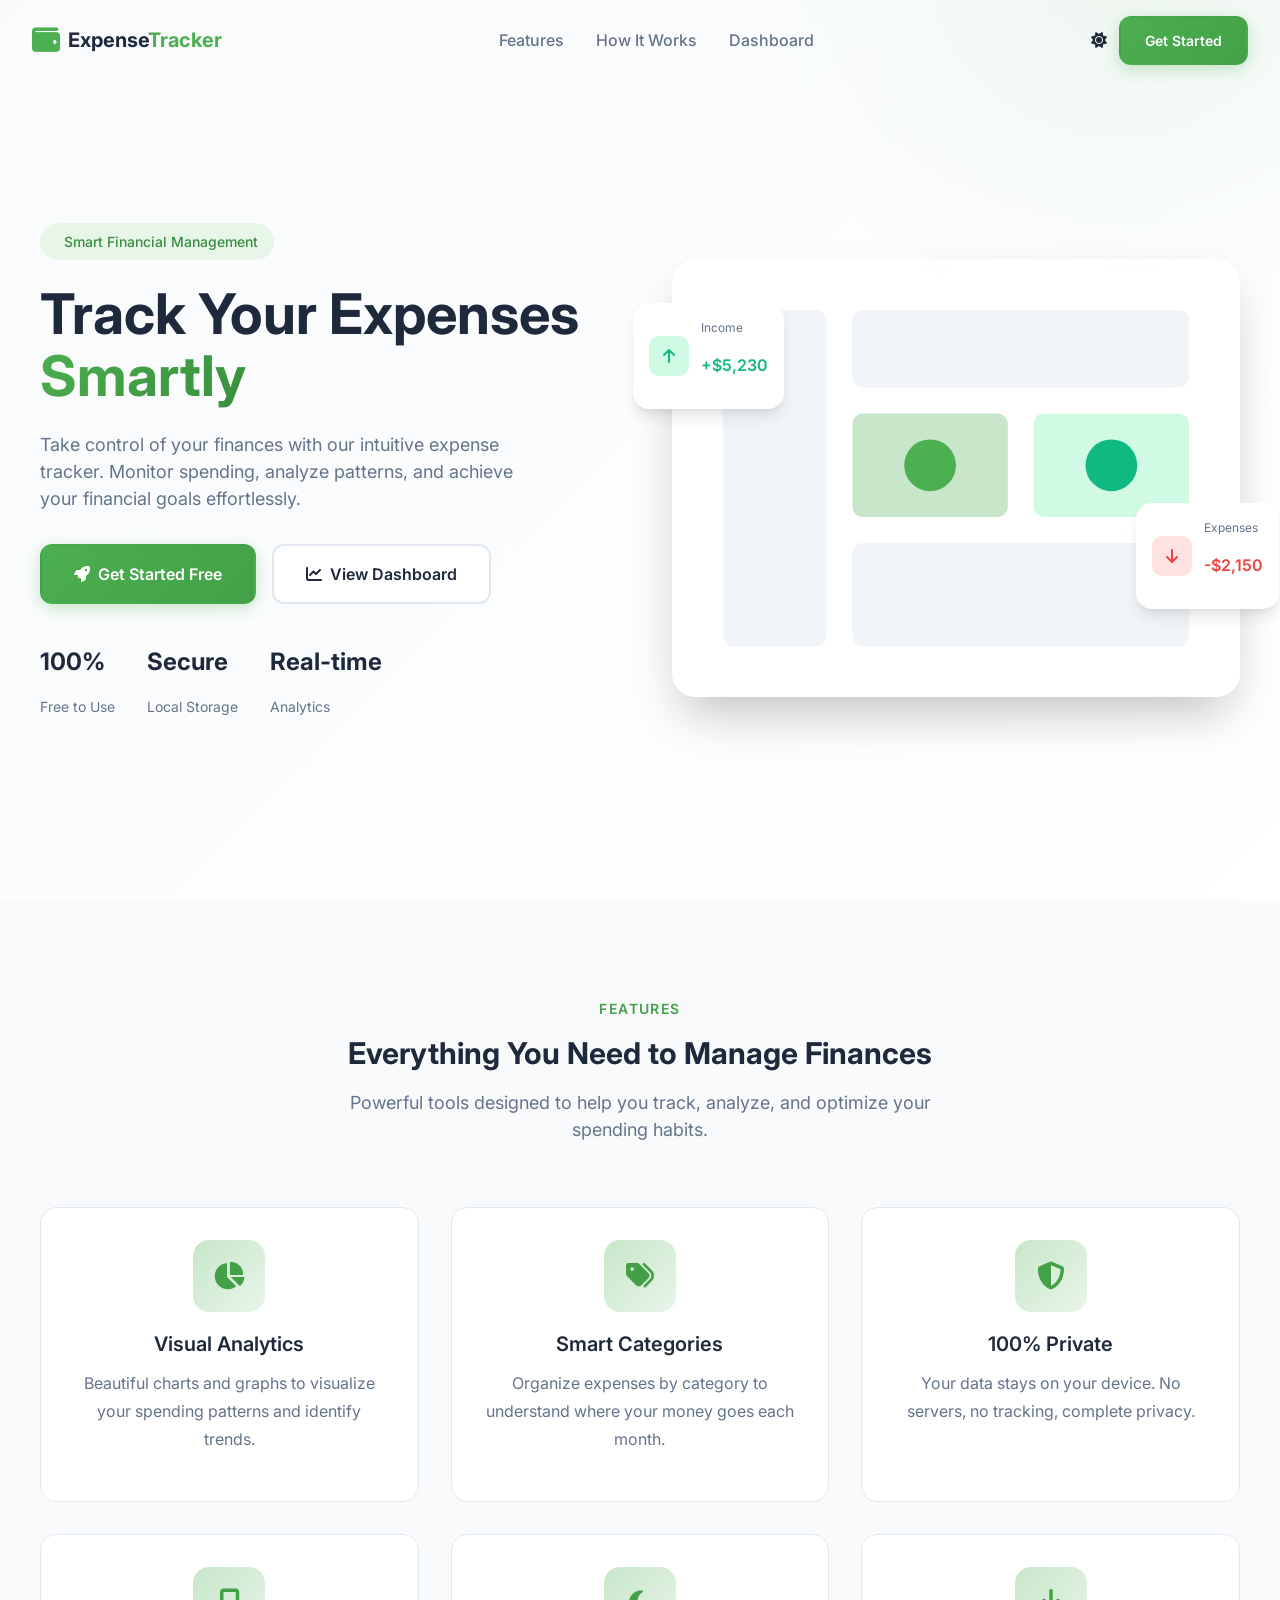
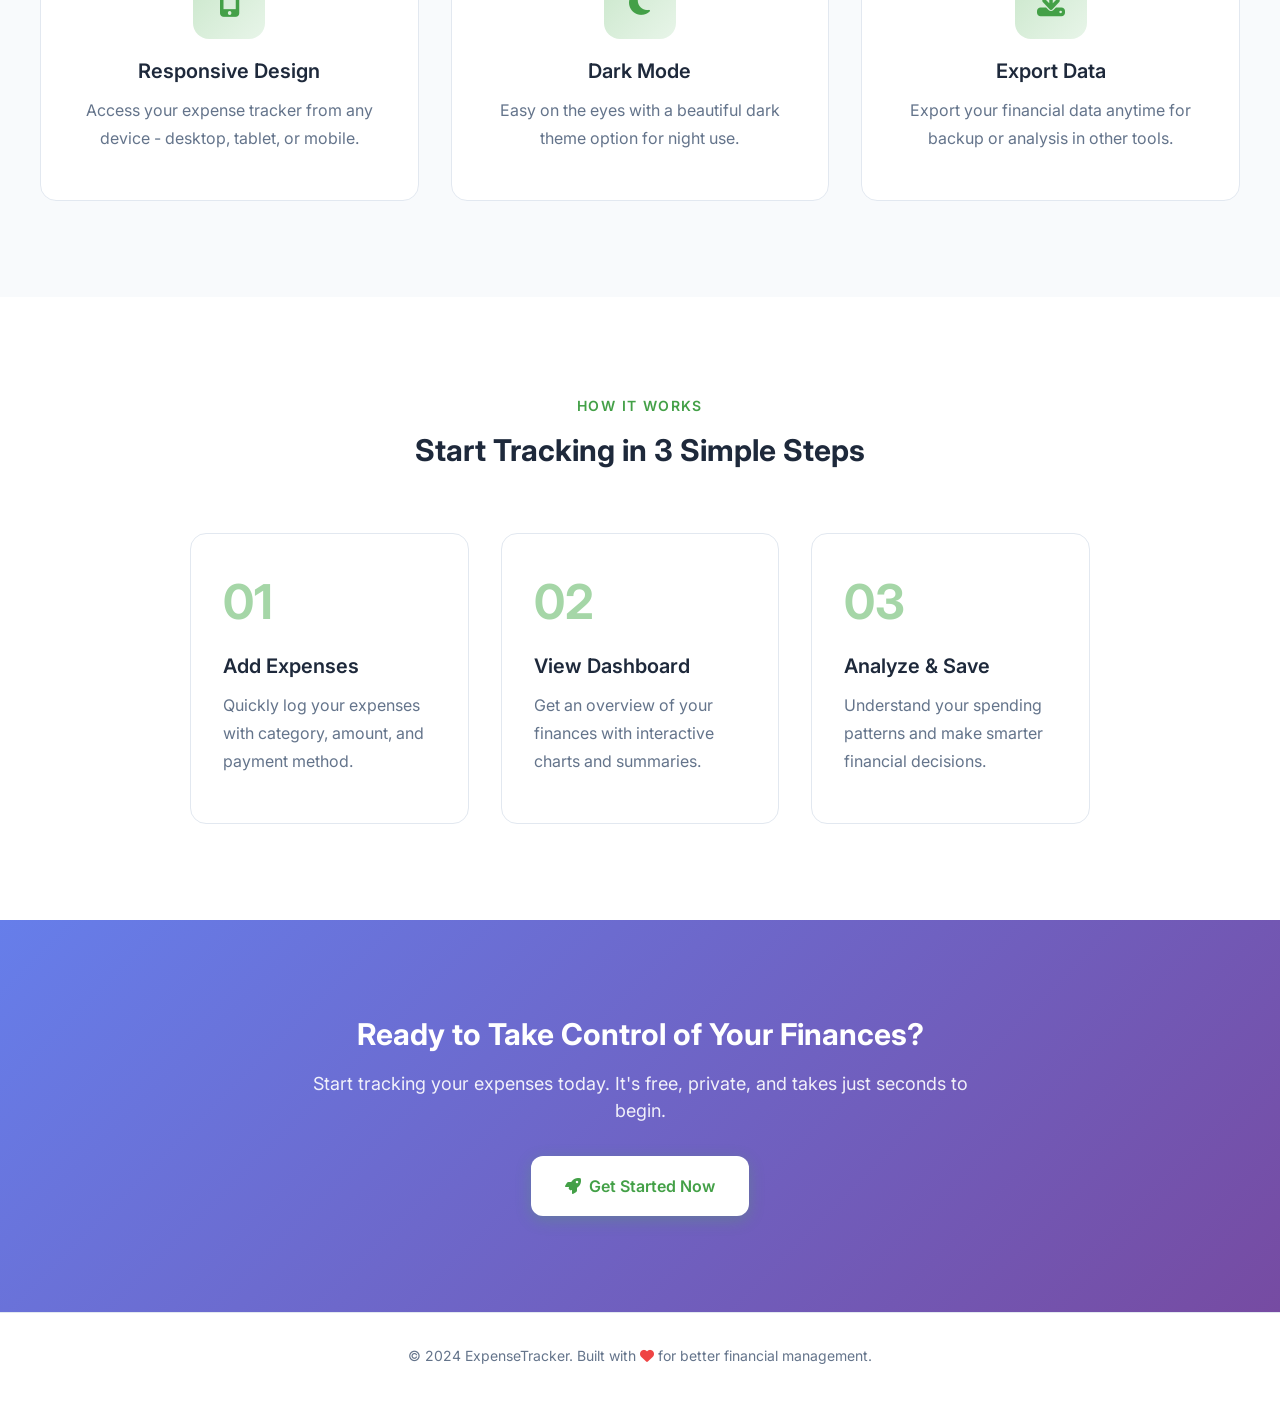
==== index.html @ 76d2fad9 "First commit of expense tracker" ====
<!DOCTYPE html>
<html lang="en" data-theme="light">

<head>
    <meta charset="UTF-8">
    <meta name="viewport" content="width=device-width, initial-scale=1.0">
    <meta name="description"
        content="Track your expenses smartly with our modern expense tracker. Monitor spending, analyze patterns, and save money.">
    <title>ExpenseTracker - Track Your Expenses Smartly</title>

    <!-- Fonts -->
    <link rel="preconnect" href="https://fonts.googleapis.com">
    <link rel="preconnect" href="https://fonts.gstatic.com" crossorigin>
    <link href="https://fonts.googleapis.com/css2?family=Inter:wght@400;500;600;700&display=swap" rel="stylesheet">

    <!-- Icons -->
    <link rel="stylesheet" href="https://cdnjs.cloudflare.com/ajax/libs/font-awesome/6.4.0/css/all.min.css">

    <!-- Styles -->
    <link rel="stylesheet" href="css/variables.css">
    <link rel="stylesheet" href="css/base.css">
    <link rel="stylesheet" href="css/components.css">
    <link rel="stylesheet" href="css/landing.css">
</head>

<body class="landing-page">
    <!-- Navigation -->
    <nav class="landing-nav" id="landing-nav">
        <a href="index.html" class="landing-nav-logo">
            <i class="fas fa-wallet"></i>
            <span>Expense<span style="color: var(--primary-500)">Tracker</span></span>
        </a>
        <div class="landing-nav-links">
            <a href="#features">Features</a>
            <a href="#how-it-works">How It Works</a>
            <a href="pages/dashboard.html">Dashboard</a>
        </div>
        <div class="landing-nav-actions">
            <button class="theme-toggle" aria-label="Toggle theme">
                <div class="toggle-track">
                    <span class="toggle-icon sun-icon"><i class="fas fa-sun"></i></span>
                    <span class="toggle-thumb"></span>
                </div>
            </button>
            <a href="pages/dashboard.html" class="btn btn-primary">Get Started</a>
        </div>
    </nav>

    <!-- Hero Section -->
    <section class="hero">
        <div class="hero-container">
            <div class="hero-content animate-fade-in-up">
                <div class="hero-badge">
                    <i class="fas fa-sparkles"></i>
                    <span>Smart Financial Management</span>
                </div>
                <h1 class="hero-title">
                    Track Your Expenses <span>Smartly</span>
                </h1>
                <p class="hero-description">
                    Take control of your finances with our intuitive expense tracker.
                    Monitor spending, analyze patterns, and achieve your financial goals effortlessly.
                </p>
                <div class="hero-actions">
                    <a href="pages/dashboard.html" class="btn btn-primary btn-lg">
                        <i class="fas fa-rocket"></i>
                        Get Started Free
                    </a>
                    <a href="pages/dashboard.html" class="btn btn-secondary btn-lg">
                        <i class="fas fa-chart-line"></i>
                        View Dashboard
                    </a>
                </div>
                <div class="hero-stats">
                    <div class="hero-stat">
                        <p class="hero-stat-value">100%</p>
                        <p class="hero-stat-label">Free to Use</p>
                    </div>
                    <div class="hero-stat">
                        <p class="hero-stat-value">Secure</p>
                        <p class="hero-stat-label">Local Storage</p>
                    </div>
                    <div class="hero-stat">
                        <p class="hero-stat-value">Real-time</p>
                        <p class="hero-stat-label">Analytics</p>
                    </div>
                </div>
            </div>
            <div class="hero-visual animate-fade-in delay-2">
                <div class="hero-image-wrapper">
                    <!-- Dashboard Preview Mockup -->
                    <svg class="hero-mockup" viewBox="0 0 400 300" fill="none" xmlns="http://www.w3.org/2000/svg">
                        <rect width="400" height="300" rx="12" fill="var(--bg-card)" />
                        <rect x="20" y="20" width="80" height="260" rx="8" fill="var(--bg-tertiary)" />
                        <rect x="120" y="20" width="260" height="60" rx="8" fill="var(--bg-tertiary)" />
                        <rect x="120" y="100" width="120" height="80" rx="8" fill="var(--primary-100)" />
                        <rect x="260" y="100" width="120" height="80" rx="8" fill="var(--success-light)" />
                        <rect x="120" y="200" width="260" height="80" rx="8" fill="var(--bg-tertiary)" />
                        <circle cx="180" cy="140" r="20" fill="var(--primary-500)" />
                        <circle cx="320" cy="140" r="20" fill="var(--success)" />
                    </svg>

                    <!-- Floating Cards -->
                    <div class="hero-float-card card-1">
                        <div class="flex items-center gap-3">
                            <div
                                style="width: 40px; height: 40px; background: var(--success-light); border-radius: 10px; display: flex; align-items: center; justify-content: center; color: var(--success);">
                                <i class="fas fa-arrow-up"></i>
                            </div>
                            <div>
                                <p style="font-size: 12px; color: var(--text-secondary);">Income</p>
                                <p style="font-weight: 600; color: var(--success);">+$5,230</p>
                            </div>
                        </div>
                    </div>
                    <div class="hero-float-card card-2">
                        <div class="flex items-center gap-3">
                            <div
                                style="width: 40px; height: 40px; background: var(--danger-light); border-radius: 10px; display: flex; align-items: center; justify-content: center; color: var(--danger);">
                                <i class="fas fa-arrow-down"></i>
                            </div>
                            <div>
                                <p style="font-size: 12px; color: var(--text-secondary);">Expenses</p>
                                <p style="font-weight: 600; color: var(--danger);">-$2,150</p>
                            </div>
                        </div>
                    </div>
                </div>
            </div>
        </div>
    </section>

    <!-- Features Section -->
    <section class="features" id="features">
        <div class="section-header animate-fade-in-up">
            <span class="section-label">Features</span>
            <h2 class="section-title">Everything You Need to Manage Finances</h2>
            <p class="section-description">
                Powerful tools designed to help you track, analyze, and optimize your spending habits.
            </p>
        </div>
        <div class="features-grid">
            <div class="feature-card animate-fade-in-up delay-1">
                <div class="feature-icon">
                    <i class="fas fa-chart-pie"></i>
                </div>
                <h3 class="feature-title">Visual Analytics</h3>
                <p class="feature-description">
                    Beautiful charts and graphs to visualize your spending patterns and identify trends.
                </p>
            </div>
            <div class="feature-card animate-fade-in-up delay-2">
                <div class="feature-icon">
                    <i class="fas fa-tags"></i>
                </div>
                <h3 class="feature-title">Smart Categories</h3>
                <p class="feature-description">
                    Organize expenses by category to understand where your money goes each month.
                </p>
            </div>
            <div class="feature-card animate-fade-in-up delay-3">
                <div class="feature-icon">
                    <i class="fas fa-shield-alt"></i>
                </div>
                <h3 class="feature-title">100% Private</h3>
                <p class="feature-description">
                    Your data stays on your device. No servers, no tracking, complete privacy.
                </p>
            </div>
            <div class="feature-card animate-fade-in-up delay-4">
                <div class="feature-icon">
                    <i class="fas fa-mobile-alt"></i>
                </div>
                <h3 class="feature-title">Responsive Design</h3>
                <p class="feature-description">
                    Access your expense tracker from any device - desktop, tablet, or mobile.
                </p>
            </div>
            <div class="feature-card animate-fade-in-up delay-5">
                <div class="feature-icon">
                    <i class="fas fa-moon"></i>
                </div>
                <h3 class="feature-title">Dark Mode</h3>
                <p class="feature-description">
                    Easy on the eyes with a beautiful dark theme option for night use.
                </p>
            </div>
            <div class="feature-card animate-fade-in-up">
                <div class="feature-icon">
                    <i class="fas fa-download"></i>
                </div>
                <h3 class="feature-title">Export Data</h3>
                <p class="feature-description">
                    Export your financial data anytime for backup or analysis in other tools.
                </p>
            </div>
        </div>
    </section>

    <!-- How It Works Section -->
    <section class="features" id="how-it-works" style="background: var(--bg-primary);">
        <div class="section-header">
            <span class="section-label">How It Works</span>
            <h2 class="section-title">Start Tracking in 3 Simple Steps</h2>
        </div>
        <div class="features-grid" style="max-width: 900px;">
            <div class="feature-card" style="text-align: left;">
                <div style="font-size: 48px; font-weight: 700; color: var(--primary-200); margin-bottom: 16px;">01</div>
                <h3 class="feature-title">Add Expenses</h3>
                <p class="feature-description">
                    Quickly log your expenses with category, amount, and payment method.
                </p>
            </div>
            <div class="feature-card" style="text-align: left;">
                <div style="font-size: 48px; font-weight: 700; color: var(--primary-200); margin-bottom: 16px;">02</div>
                <h3 class="feature-title">View Dashboard</h3>
                <p class="feature-description">
                    Get an overview of your finances with interactive charts and summaries.
                </p>
            </div>
            <div class="feature-card" style="text-align: left;">
                <div style="font-size: 48px; font-weight: 700; color: var(--primary-200); margin-bottom: 16px;">03</div>
                <h3 class="feature-title">Analyze & Save</h3>
                <p class="feature-description">
                    Understand your spending patterns and make smarter financial decisions.
                </p>
            </div>
        </div>
    </section>

    <!-- CTA Section -->
    <section class="cta">
        <div class="cta-content animate-fade-in-up">
            <h2 class="cta-title">Ready to Take Control of Your Finances?</h2>
            <p class="cta-description">
                Start tracking your expenses today. It's free, private, and takes just seconds to begin.
            </p>
            <a href="pages/dashboard.html" class="btn btn-primary btn-lg">
                <i class="fas fa-rocket"></i>
                Get Started Now
            </a>
        </div>
    </section>

    <!-- Footer -->
    <footer class="landing-footer">
        <p>© 2024 ExpenseTracker. Built with <i class="fas fa-heart" style="color: var(--danger);"></i> for better
            financial management.</p>
    </footer>

    <!-- Scripts -->
    <script src="js/storage.js"></script>
    <script src="js/utils.js"></script>
    <script src="js/app.js"></script>
    <script>
        // Navbar scroll effect
        window.addEventListener('scroll', () => {
            const nav = document.getElementById('landing-nav');
            if (window.scrollY > 50) {
                nav.classList.add('scrolled');
            } else {
                nav.classList.remove('scrolled');
            }
        });

        // Smooth scroll for anchor links
        document.querySelectorAll('a[href^="#"]').forEach(anchor => {
            anchor.addEventListener('click', function (e) {
                e.preventDefault();
                const target = document.querySelector(this.getAttribute('href'));
                if (target) {
                    target.scrollIntoView({ behavior: 'smooth', block: 'start' });
                }
            });
        });
    </script>
</body>

</html>
---- css/variables.css ----
/* =============================================
   EXPENSE TRACKER - CSS VARIABLES & DESIGN SYSTEM
   ============================================= */

:root {
    /* ===== Primary Colors ===== */
    --primary-50: #e8f5e9;
    --primary-100: #c8e6c9;
    --primary-200: #a5d6a7;
    --primary-300: #81c784;
    --primary-400: #66bb6a;
    --primary-500: #4caf50;
    --primary-600: #43a047;
    --primary-700: #388e3c;
    --primary-800: #2e7d32;
    --primary-900: #1b5e20;

    /* ===== Accent Colors ===== */
    --accent-50: #fff3e0;
    --accent-100: #ffe0b2;
    --accent-200: #ffcc80;
    --accent-300: #ffb74d;
    --accent-400: #ffa726;
    --accent-500: #ff9800;
    --accent-600: #fb8c00;
    --accent-700: #f57c00;
    --accent-800: #ef6c00;
    --accent-900: #e65100;

    /* ===== Semantic Colors ===== */
    --success: #10b981;
    --success-light: #d1fae5;
    --warning: #f59e0b;
    --warning-light: #fef3c7;
    --danger: #ef4444;
    --danger-light: #fee2e2;
    --info: #3b82f6;
    --info-light: #dbeafe;

    /* ===== Category Colors ===== */
    --cat-food: #ff6b6b;
    --cat-travel: #4ecdc4;
    --cat-bills: #45b7d1;
    --cat-shopping: #96ceb4;
    --cat-entertainment: #dda0dd;
    --cat-health: #98d8c8;
    --cat-education: #f7dc6f;
    --cat-others: #bdc3c7;

    /* ===== Typography ===== */
    --font-family: 'Inter', -apple-system, BlinkMacSystemFont, 'Segoe UI', Roboto, sans-serif;
    --font-size-xs: 0.75rem;
    --font-size-sm: 0.875rem;
    --font-size-base: 1rem;
    --font-size-lg: 1.125rem;
    --font-size-xl: 1.25rem;
    --font-size-2xl: 1.5rem;
    --font-size-3xl: 1.875rem;
    --font-size-4xl: 2.25rem;
    --font-size-5xl: 3rem;
    --font-weight-normal: 400;
    --font-weight-medium: 500;
    --font-weight-semibold: 600;
    --font-weight-bold: 700;
    --line-height-tight: 1.25;
    --line-height-normal: 1.5;
    --line-height-relaxed: 1.75;

    /* ===== Spacing ===== */
    --space-1: 0.25rem;
    --space-2: 0.5rem;
    --space-3: 0.75rem;
    --space-4: 1rem;
    --space-5: 1.25rem;
    --space-6: 1.5rem;
    --space-8: 2rem;
    --space-10: 2.5rem;
    --space-12: 3rem;
    --space-16: 4rem;
    --space-20: 5rem;
    --space-24: 6rem;

    /* ===== Border Radius ===== */
    --radius-sm: 0.25rem;
    --radius-md: 0.5rem;
    --radius-lg: 0.75rem;
    --radius-xl: 1rem;
    --radius-2xl: 1.5rem;
    --radius-full: 9999px;

    /* ===== Shadows ===== */
    --shadow-xs: 0 1px 2px rgba(0, 0, 0, 0.05);
    --shadow-sm: 0 1px 3px rgba(0, 0, 0, 0.1), 0 1px 2px rgba(0, 0, 0, 0.06);
    --shadow-md: 0 4px 6px -1px rgba(0, 0, 0, 0.1), 0 2px 4px -1px rgba(0, 0, 0, 0.06);
    --shadow-lg: 0 10px 15px -3px rgba(0, 0, 0, 0.1), 0 4px 6px -2px rgba(0, 0, 0, 0.05);
    --shadow-xl: 0 20px 25px -5px rgba(0, 0, 0, 0.1), 0 10px 10px -5px rgba(0, 0, 0, 0.04);
    --shadow-2xl: 0 25px 50px -12px rgba(0, 0, 0, 0.25);
    --shadow-inner: inset 0 2px 4px 0 rgba(0, 0, 0, 0.06);

    /* ===== Transitions ===== */
    --transition-fast: 150ms ease;
    --transition-normal: 250ms ease;
    --transition-slow: 350ms ease;
    --transition-bounce: 500ms cubic-bezier(0.68, -0.55, 0.265, 1.55);

    /* ===== Z-Index ===== */
    --z-dropdown: 100;
    --z-sticky: 200;
    --z-fixed: 300;
    --z-modal-backdrop: 400;
    --z-modal: 500;
    --z-tooltip: 600;
    --z-toast: 700;

    /* ===== Layout ===== */
    --sidebar-width: 280px;
    --sidebar-collapsed: 80px;
    --header-height: 70px;
    --container-max: 1400px;
}

/* ===== Light Theme (Default) ===== */
[data-theme="light"] {
    --bg-primary: #ffffff;
    --bg-secondary: #f8fafc;
    --bg-tertiary: #f1f5f9;
    --bg-card: #ffffff;
    --bg-input: #ffffff;
    --bg-hover: #f1f5f9;
    --bg-active: #e2e8f0;
    --bg-sidebar: linear-gradient(180deg, #1e293b 0%, #0f172a 100%);
    --bg-gradient: linear-gradient(135deg, #667eea 0%, #764ba2 100%);
    
    --text-primary: #1e293b;
    --text-secondary: #64748b;
    --text-tertiary: #94a3b8;
    --text-inverse: #ffffff;
    --text-link: #3b82f6;
    
    --border-light: #e2e8f0;
    --border-medium: #cbd5e1;
    --border-dark: #94a3b8;
    
    --overlay: rgba(0, 0, 0, 0.5);
    --glass: rgba(255, 255, 255, 0.8);
    --glass-border: rgba(255, 255, 255, 0.3);
}

/* ===== Dark Theme ===== */
[data-theme="dark"] {
    --bg-primary: #0f172a;
    --bg-secondary: #1e293b;
    --bg-tertiary: #334155;
    --bg-card: #1e293b;
    --bg-input: #1e293b;
    --bg-hover: #334155;
    --bg-active: #475569;
    --bg-sidebar: linear-gradient(180deg, #0f172a 0%, #020617 100%);
    --bg-gradient: linear-gradient(135deg, #4f46e5 0%, #7c3aed 100%);
    
    --text-primary: #f1f5f9;
    --text-secondary: #94a3b8;
    --text-tertiary: #64748b;
    --text-inverse: #1e293b;
    --text-link: #60a5fa;
    
    --border-light: #334155;
    --border-medium: #475569;
    --border-dark: #64748b;
    
    --overlay: rgba(0, 0, 0, 0.7);
    --glass: rgba(30, 41, 59, 0.8);
    --glass-border: rgba(255, 255, 255, 0.1);
    
    --shadow-xs: 0 1px 2px rgba(0, 0, 0, 0.2);
    --shadow-sm: 0 1px 3px rgba(0, 0, 0, 0.3), 0 1px 2px rgba(0, 0, 0, 0.2);
    --shadow-md: 0 4px 6px -1px rgba(0, 0, 0, 0.3), 0 2px 4px -1px rgba(0, 0, 0, 0.2);
    --shadow-lg: 0 10px 15px -3px rgba(0, 0, 0, 0.3), 0 4px 6px -2px rgba(0, 0, 0, 0.15);
    --shadow-xl: 0 20px 25px -5px rgba(0, 0, 0, 0.3), 0 10px 10px -5px rgba(0, 0, 0, 0.14);
}
---- css/base.css ----
/* =============================================
   EXPENSE TRACKER - BASE STYLES
   ============================================= */

/* ===== Reset & Box Sizing ===== */
*,
*::before,
*::after {
    margin: 0;
    padding: 0;
    box-sizing: border-box;
}

/* ===== HTML & Body ===== */
html {
    font-size: 16px;
    scroll-behavior: smooth;
    -webkit-text-size-adjust: 100%;
}

body {
    font-family: var(--font-family);
    font-size: var(--font-size-base);
    font-weight: var(--font-weight-normal);
    line-height: var(--line-height-normal);
    color: var(--text-primary);
    background-color: var(--bg-secondary);
    min-height: 100vh;
    overflow-x: hidden;
    -webkit-font-smoothing: antialiased;
    -moz-osx-font-smoothing: grayscale;
    transition: background-color var(--transition-normal), color var(--transition-normal);
}

/* ===== Typography ===== */
h1,
h2,
h3,
h4,
h5,
h6 {
    font-weight: var(--font-weight-bold);
    line-height: var(--line-height-tight);
    color: var(--text-primary);
}

h1 {
    font-size: var(--font-size-4xl);
}

h2 {
    font-size: var(--font-size-3xl);
}

h3 {
    font-size: var(--font-size-2xl);
}

h4 {
    font-size: var(--font-size-xl);
}

h5 {
    font-size: var(--font-size-lg);
}

h6 {
    font-size: var(--font-size-base);
}

p {
    margin-bottom: var(--space-4);
    color: var(--text-secondary);
}

a {
    color: var(--text-link);
    text-decoration: none;
    transition: color var(--transition-fast);
}

a:hover {
    color: var(--primary-600);
}

/* ===== Lists ===== */
ul,
ol {
    list-style: none;
}

/* ===== Images ===== */
img,
svg {
    max-width: 100%;
    height: auto;
    display: block;
}

/* ===== Forms ===== */
button,
input,
select,
textarea {
    font-family: inherit;
    font-size: inherit;
    line-height: inherit;
    color: inherit;
}

button {
    cursor: pointer;
    border: none;
    background: none;
}

input,
select,
textarea {
    outline: none;
    border: none;
    background: transparent;
}

/* ===== Tables ===== */
table {
    border-collapse: collapse;
    width: 100%;
}

/* ===== Container ===== */
.container {
    width: 100%;
    max-width: var(--container-max);
    margin: 0 auto;
    padding: 0 var(--space-4);
}

@media (min-width: 768px) {
    .container {
        padding: 0 var(--space-6);
    }
}

@media (min-width: 1024px) {
    .container {
        padding: 0 var(--space-8);
    }
}

/* ===== Grid System ===== */
.grid {
    display: grid;
    gap: var(--space-6);
}

.grid-2 {
    grid-template-columns: repeat(2, 1fr);
}

.grid-3 {
    grid-template-columns: repeat(3, 1fr);
}

.grid-4 {
    grid-template-columns: repeat(4, 1fr);
}

@media (max-width: 1024px) {
    .grid-4 {
        grid-template-columns: repeat(2, 1fr);
    }

    .grid-3 {
        grid-template-columns: repeat(2, 1fr);
    }
}

@media (max-width: 640px) {

    .grid-2,
    .grid-3,
    .grid-4 {
        grid-template-columns: 1fr;
    }
}

/* ===== Flexbox Utilities ===== */
.flex {
    display: flex;
}

.flex-col {
    flex-direction: column;
}

.flex-wrap {
    flex-wrap: wrap;
}

.items-center {
    align-items: center;
}

.items-start {
    align-items: flex-start;
}

.items-end {
    align-items: flex-end;
}

.justify-center {
    justify-content: center;
}

.justify-between {
    justify-content: space-between;
}

.justify-end {
    justify-content: flex-end;
}

.gap-1 {
    gap: var(--space-1);
}

.gap-2 {
    gap: var(--space-2);
}

.gap-3 {
    gap: var(--space-3);
}

.gap-4 {
    gap: var(--space-4);
}

.gap-6 {
    gap: var(--space-6);
}

.gap-8 {
    gap: var(--space-8);
}

/* ===== Spacing Utilities ===== */
.m-0 {
    margin: 0;
}

.mt-4 {
    margin-top: var(--space-4);
}

.mt-6 {
    margin-top: var(--space-6);
}

.mt-8 {
    margin-top: var(--space-8);
}

.mb-4 {
    margin-bottom: var(--space-4);
}

.mb-6 {
    margin-bottom: var(--space-6);
}

.mb-8 {
    margin-bottom: var(--space-8);
}

.p-4 {
    padding: var(--space-4);
}

.p-6 {
    padding: var(--space-6);
}

.p-8 {
    padding: var(--space-8);
}

/* ===== Text Utilities ===== */
.text-center {
    text-align: center;
}

.text-left {
    text-align: left;
}

.text-right {
    text-align: right;
}

.text-sm {
    font-size: var(--font-size-sm);
}

.text-lg {
    font-size: var(--font-size-lg);
}

.text-xl {
    font-size: var(--font-size-xl);
}

.text-2xl {
    font-size: var(--font-size-2xl);
}

.font-medium {
    font-weight: var(--font-weight-medium);
}

.font-semibold {
    font-weight: var(--font-weight-semibold);
}

.font-bold {
    font-weight: var(--font-weight-bold);
}

.text-primary {
    color: var(--text-primary);
}

.text-secondary {
    color: var(--text-secondary);
}

.text-success {
    color: var(--success);
}

.text-danger {
    color: var(--danger);
}

.text-warning {
    color: var(--warning);
}

/* ===== Visibility ===== */
.hidden {
    display: none;
}

.visible {
    visibility: visible;
}

.invisible {
    visibility: hidden;
}

@media (max-width: 768px) {
    .hide-mobile {
        display: none !important;
    }
}

@media (min-width: 769px) {
    .hide-desktop {
        display: none !important;
    }
}

/* ===== Scrollbar Styling ===== */
::-webkit-scrollbar {
    width: 8px;
    height: 8px;
}

::-webkit-scrollbar-track {
    background: var(--bg-tertiary);
    border-radius: var(--radius-full);
}

::-webkit-scrollbar-thumb {
    background: var(--border-medium);
    border-radius: var(--radius-full);
    transition: background var(--transition-fast);
}

::-webkit-scrollbar-thumb:hover {
    background: var(--border-dark);
}

/* ===== Selection ===== */
::selection {
    background: var(--primary-500);
    color: white;
}

/* ===== Focus Visible ===== */
:focus-visible {
    outline: 2px solid var(--primary-500);
    outline-offset: 2px;
}

/* ===== Animations ===== */
@keyframes fadeIn {
    from {
        opacity: 0;
    }

    to {
        opacity: 1;
    }
}

@keyframes fadeInUp {
    from {
        opacity: 0;
        transform: translateY(20px);
    }

    to {
        opacity: 1;
        transform: translateY(0);
    }
}

@keyframes fadeInDown {
    from {
        opacity: 0;
        transform: translateY(-20px);
    }

    to {
        opacity: 1;
        transform: translateY(0);
    }
}

@keyframes slideInLeft {
    from {
        opacity: 0;
        transform: translateX(-30px);
    }

    to {
        opacity: 1;
        transform: translateX(0);
    }
}

@keyframes slideInRight {
    from {
        opacity: 0;
        transform: translateX(30px);
    }

    to {
        opacity: 1;
        transform: translateX(0);
    }
}

@keyframes scaleIn {
    from {
        opacity: 0;
        transform: scale(0.9);
    }

    to {
        opacity: 1;
        transform: scale(1);
    }
}

@keyframes pulse {

    0%,
    100% {
        transform: scale(1);
    }

    50% {
        transform: scale(1.05);
    }
}

@keyframes bounce {

    0%,
    100% {
        transform: translateY(0);
    }

    50% {
        transform: translateY(-10px);
    }
}

@keyframes spin {
    from {
        transform: rotate(0deg);
    }

    to {
        transform: rotate(360deg);
    }
}

@keyframes shimmer {
    0% {
        background-position: -200% 0;
    }

    100% {
        background-position: 200% 0;
    }
}

.animate-fade-in {
    animation: fadeIn 0.5s ease forwards;
}

.animate-fade-in-up {
    animation: fadeInUp 0.5s ease forwards;
}

.animate-fade-in-down {
    animation: fadeInDown 0.5s ease forwards;
}

.animate-slide-in-left {
    animation: slideInLeft 0.5s ease forwards;
}

.animate-slide-in-right {
    animation: slideInRight 0.5s ease forwards;
}

.animate-scale-in {
    animation: scaleIn 0.3s ease forwards;
}

.animate-pulse {
    animation: pulse 2s ease-in-out infinite;
}

.animate-bounce {
    animation: bounce 1s ease-in-out infinite;
}

.animate-spin {
    animation: spin 1s linear infinite;
}

/* ===== Stagger Animation Delays ===== */
.delay-1 {
    animation-delay: 0.1s;
}

.delay-2 {
    animation-delay: 0.2s;
}

.delay-3 {
    animation-delay: 0.3s;
}

.delay-4 {
    animation-delay: 0.4s;
}

.delay-5 {
    animation-delay: 0.5s;
}
---- css/components.css ----
/* =============================================
   EXPENSE TRACKER - REUSABLE COMPONENTS
   ============================================= */

/* ===== Buttons ===== */
.btn {
    display: inline-flex;
    align-items: center;
    justify-content: center;
    gap: var(--space-2);
    padding: var(--space-3) var(--space-6);
    font-size: var(--font-size-sm);
    font-weight: var(--font-weight-semibold);
    border-radius: var(--radius-lg);
    cursor: pointer;
    transition: all var(--transition-normal);
    white-space: nowrap;
    text-decoration: none;
    border: 2px solid transparent;
    position: relative;
    overflow: hidden;
}

.btn::before {
    content: '';
    position: absolute;
    top: 50%;
    left: 50%;
    width: 0;
    height: 0;
    background: rgba(255, 255, 255, 0.2);
    border-radius: 50%;
    transform: translate(-50%, -50%);
    transition: width 0.6s ease, height 0.6s ease;
}

.btn:active::before {
    width: 300px;
    height: 300px;
}

.btn-primary {
    background: linear-gradient(135deg, var(--primary-500) 0%, var(--primary-600) 100%);
    color: white;
    box-shadow: 0 4px 15px rgba(76, 175, 80, 0.3);
}

.btn-primary:hover {
    background: linear-gradient(135deg, var(--primary-600) 0%, var(--primary-700) 100%);
    transform: translateY(-2px);
    box-shadow: 0 6px 20px rgba(76, 175, 80, 0.4);
}

.btn-secondary {
    background: var(--bg-card);
    color: var(--text-primary);
    border-color: var(--border-light);
}

.btn-secondary:hover {
    background: var(--bg-hover);
    border-color: var(--border-medium);
    transform: translateY(-2px);
}

.btn-accent {
    background: linear-gradient(135deg, var(--accent-500) 0%, var(--accent-600) 100%);
    color: white;
    box-shadow: 0 4px 15px rgba(255, 152, 0, 0.3);
}

.btn-accent:hover {
    background: linear-gradient(135deg, var(--accent-600) 0%, var(--accent-700) 100%);
    transform: translateY(-2px);
    box-shadow: 0 6px 20px rgba(255, 152, 0, 0.4);
}

.btn-danger {
    background: linear-gradient(135deg, var(--danger) 0%, #dc2626 100%);
    color: white;
}

.btn-danger:hover {
    transform: translateY(-2px);
    box-shadow: 0 6px 20px rgba(239, 68, 68, 0.4);
}

.btn-ghost {
    background: transparent;
    color: var(--text-primary);
}

.btn-ghost:hover {
    background: var(--bg-hover);
}

.btn-lg {
    padding: var(--space-4) var(--space-8);
    font-size: var(--font-size-base);
}

.btn-sm {
    padding: var(--space-2) var(--space-4);
    font-size: var(--font-size-xs);
}

.btn-icon {
    width: 40px;
    height: 40px;
    padding: 0;
    border-radius: var(--radius-lg);
}

.btn-icon.btn-sm {
    width: 32px;
    height: 32px;
}

/* ===== Cards ===== */
.card {
    background: var(--bg-card);
    border-radius: var(--radius-xl);
    padding: var(--space-6);
    box-shadow: var(--shadow-md);
    border: 1px solid var(--border-light);
    transition: all var(--transition-normal);
}

.card:hover {
    box-shadow: var(--shadow-lg);
}

.card-header {
    display: flex;
    align-items: center;
    justify-content: space-between;
    margin-bottom: var(--space-4);
    padding-bottom: var(--space-4);
    border-bottom: 1px solid var(--border-light);
}

.card-title {
    font-size: var(--font-size-lg);
    font-weight: var(--font-weight-semibold);
    color: var(--text-primary);
}

.card-body {
    margin-bottom: var(--space-4);
}

.card-footer {
    padding-top: var(--space-4);
    border-top: 1px solid var(--border-light);
}

/* ===== Stat Cards ===== */
.stat-card {
    background: var(--bg-card);
    border-radius: var(--radius-xl);
    padding: var(--space-5);
    box-shadow: var(--shadow-md);
    border: 1px solid var(--border-light);
    position: relative;
    overflow: hidden;
    transition: all var(--transition-normal);
}

.stat-card::before {
    content: '';
    position: absolute;
    top: 0;
    left: 0;
    width: 4px;
    height: 100%;
    border-radius: var(--radius-xl) 0 0 var(--radius-xl);
}

.stat-card.income::before {
    background: var(--success);
}

.stat-card.expense::before {
    background: var(--danger);
}

.stat-card.balance::before {
    background: var(--info);
}

.stat-card:hover {
    transform: translateY(-4px);
    box-shadow: var(--shadow-xl);
}

.stat-card-icon {
    width: 48px;
    height: 48px;
    border-radius: var(--radius-lg);
    display: flex;
    align-items: center;
    justify-content: center;
    margin-bottom: var(--space-3);
    font-size: var(--font-size-xl);
}

.stat-card.income .stat-card-icon {
    background: var(--success-light);
    color: var(--success);
}

.stat-card.expense .stat-card-icon {
    background: var(--danger-light);
    color: var(--danger);
}

.stat-card.balance .stat-card-icon {
    background: var(--info-light);
    color: var(--info);
}

.stat-card-label {
    font-size: var(--font-size-sm);
    color: var(--text-secondary);
    margin-bottom: var(--space-1);
}

.stat-card-value {
    font-size: var(--font-size-2xl);
    font-weight: var(--font-weight-bold);
    color: var(--text-primary);
}

.stat-card-change {
    display: flex;
    align-items: center;
    gap: var(--space-1);
    font-size: var(--font-size-xs);
    margin-top: var(--space-2);
}

.stat-card-change.up {
    color: var(--success);
}

.stat-card-change.down {
    color: var(--danger);
}

/* ===== Form Elements ===== */
.form-group {
    margin-bottom: var(--space-5);
}

.form-label {
    display: block;
    font-size: var(--font-size-sm);
    font-weight: var(--font-weight-medium);
    color: var(--text-primary);
    margin-bottom: var(--space-2);
}

.form-input,
.form-select,
.form-textarea {
    width: 100%;
    padding: var(--space-3) var(--space-4);
    font-size: var(--font-size-base);
    background: var(--bg-input);
    border: 2px solid var(--border-light);
    border-radius: var(--radius-lg);
    color: var(--text-primary);
    transition: all var(--transition-fast);
}

.form-input:focus,
.form-select:focus,
.form-textarea:focus {
    border-color: var(--primary-500);
    box-shadow: 0 0 0 3px rgba(76, 175, 80, 0.15);
}

.form-input::placeholder {
    color: var(--text-tertiary);
}

.form-input.error {
    border-color: var(--danger);
}

.form-input.error:focus {
    box-shadow: 0 0 0 3px rgba(239, 68, 68, 0.15);
}

.form-error {
    display: flex;
    align-items: center;
    gap: var(--space-1);
    font-size: var(--font-size-xs);
    color: var(--danger);
    margin-top: var(--space-2);
}

.form-select {
    cursor: pointer;
    appearance: none;
    background-image: url("data:image/svg+xml,%3Csvg xmlns='http://www.w3.org/2000/svg' width='16' height='16' viewBox='0 0 24 24' fill='none' stroke='%2364748b' stroke-width='2' stroke-linecap='round' stroke-linejoin='round'%3E%3Cpolyline points='6 9 12 15 18 9'%3E%3C/polyline%3E%3C/svg%3E");
    background-repeat: no-repeat;
    background-position: right var(--space-3) center;
    padding-right: var(--space-10);
}

.form-textarea {
    min-height: 120px;
    resize: vertical;
}

/* ===== Input with Icon ===== */
.input-group {
    position: relative;
}

.input-group .form-input {
    padding-left: var(--space-10);
}

.input-group-icon {
    position: absolute;
    left: var(--space-3);
    top: 50%;
    transform: translateY(-50%);
    color: var(--text-tertiary);
    pointer-events: none;
}

/* ===== Checkbox & Radio ===== */
.form-check {
    display: flex;
    align-items: center;
    gap: var(--space-3);
    cursor: pointer;
}

.form-check-input {
    width: 20px;
    height: 20px;
    border: 2px solid var(--border-medium);
    border-radius: var(--radius-sm);
    cursor: pointer;
    transition: all var(--transition-fast);
    appearance: none;
    position: relative;
}

.form-check-input:checked {
    background: var(--primary-500);
    border-color: var(--primary-500);
}

.form-check-input:checked::after {
    content: '✓';
    position: absolute;
    top: 50%;
    left: 50%;
    transform: translate(-50%, -50%);
    color: white;
    font-size: 12px;
    font-weight: bold;
}

.form-check-label {
    font-size: var(--font-size-sm);
    color: var(--text-primary);
}

/* ===== Badge ===== */
.badge {
    display: inline-flex;
    align-items: center;
    gap: var(--space-1);
    padding: var(--space-1) var(--space-3);
    font-size: var(--font-size-xs);
    font-weight: var(--font-weight-medium);
    border-radius: var(--radius-full);
    white-space: nowrap;
}

.badge-primary {
    background: var(--primary-100);
    color: var(--primary-700);
}

.badge-success {
    background: var(--success-light);
    color: var(--success);
}

.badge-danger {
    background: var(--danger-light);
    color: var(--danger);
}

.badge-warning {
    background: var(--warning-light);
    color: var(--warning);
}

.badge-info {
    background: var(--info-light);
    color: var(--info);
}

/* Category Badges */
.badge-food {
    background: rgba(255, 107, 107, 0.15);
    color: var(--cat-food);
}

.badge-travel {
    background: rgba(78, 205, 196, 0.15);
    color: var(--cat-travel);
}

.badge-bills {
    background: rgba(69, 183, 209, 0.15);
    color: var(--cat-bills);
}

.badge-shopping {
    background: rgba(150, 206, 180, 0.15);
    color: var(--cat-shopping);
}

.badge-entertainment {
    background: rgba(221, 160, 221, 0.15);
    color: var(--cat-entertainment);
}

.badge-health {
    background: rgba(152, 216, 200, 0.15);
    color: var(--cat-health);
}

.badge-education {
    background: rgba(247, 220, 111, 0.15);
    color: #b8860b;
}

.badge-others {
    background: rgba(189, 195, 199, 0.15);
    color: var(--cat-others);
}

/* ===== Avatar ===== */
.avatar {
    width: 40px;
    height: 40px;
    border-radius: var(--radius-full);
    object-fit: cover;
    border: 2px solid var(--border-light);
}

.avatar-lg {
    width: 64px;
    height: 64px;
}

.avatar-sm {
    width: 32px;
    height: 32px;
}

/* ===== Dropdown ===== */
.dropdown {
    position: relative;
}

.dropdown-menu {
    position: absolute;
    top: calc(100% + var(--space-2));
    right: 0;
    min-width: 200px;
    background: var(--bg-card);
    border: 1px solid var(--border-light);
    border-radius: var(--radius-lg);
    box-shadow: var(--shadow-lg);
    padding: var(--space-2);
    opacity: 0;
    visibility: hidden;
    transform: translateY(-10px);
    transition: all var(--transition-fast);
    z-index: var(--z-dropdown);
}

.dropdown.active .dropdown-menu {
    opacity: 1;
    visibility: visible;
    transform: translateY(0);
}

.dropdown-item {
    display: flex;
    align-items: center;
    gap: var(--space-3);
    padding: var(--space-3) var(--space-4);
    font-size: var(--font-size-sm);
    color: var(--text-primary);
    border-radius: var(--radius-md);
    cursor: pointer;
    transition: background var(--transition-fast);
}

.dropdown-item:hover {
    background: var(--bg-hover);
}

.dropdown-divider {
    height: 1px;
    background: var(--border-light);
    margin: var(--space-2) 0;
}

/* ===== Modal ===== */
.modal-backdrop {
    position: fixed;
    inset: 0;
    background: var(--overlay);
    display: flex;
    align-items: center;
    justify-content: center;
    padding: var(--space-4);
    opacity: 0;
    visibility: hidden;
    transition: all var(--transition-normal);
    z-index: var(--z-modal-backdrop);
}

.modal-backdrop.active {
    opacity: 1;
    visibility: visible;
}

.modal {
    background: var(--bg-card);
    border-radius: var(--radius-xl);
    width: 100%;
    max-width: 480px;
    max-height: 90vh;
    overflow: hidden;
    transform: scale(0.9);
    transition: transform var(--transition-normal);
    box-shadow: var(--shadow-2xl);
}

.modal-backdrop.active .modal {
    transform: scale(1);
}

.modal-header {
    display: flex;
    align-items: center;
    justify-content: space-between;
    padding: var(--space-5) var(--space-6);
    border-bottom: 1px solid var(--border-light);
}

.modal-title {
    font-size: var(--font-size-lg);
    font-weight: var(--font-weight-semibold);
}

.modal-close {
    width: 32px;
    height: 32px;
    display: flex;
    align-items: center;
    justify-content: center;
    border-radius: var(--radius-md);
    color: var(--text-secondary);
    transition: all var(--transition-fast);
}

.modal-close:hover {
    background: var(--bg-hover);
    color: var(--text-primary);
}

.modal-body {
    padding: var(--space-6);
    overflow-y: auto;
    max-height: 60vh;
}

.modal-footer {
    display: flex;
    align-items: center;
    justify-content: flex-end;
    gap: var(--space-3);
    padding: var(--space-4) var(--space-6);
    border-top: 1px solid var(--border-light);
}

/* ===== Toast ===== */
.toast-container {
    position: fixed;
    top: var(--space-6);
    right: var(--space-6);
    display: flex;
    flex-direction: column;
    gap: var(--space-3);
    z-index: var(--z-toast);
}

.toast {
    display: flex;
    align-items: center;
    gap: var(--space-3);
    padding: var(--space-4) var(--space-5);
    background: var(--bg-card);
    border-radius: var(--radius-lg);
    box-shadow: var(--shadow-lg);
    border-left: 4px solid;
    min-width: 300px;
    max-width: 400px;
    animation: slideInRight 0.3s ease;
}

.toast.success {
    border-left-color: var(--success);
}

.toast.error {
    border-left-color: var(--danger);
}

.toast.warning {
    border-left-color: var(--warning);
}

.toast.info {
    border-left-color: var(--info);
}

.toast-icon {
    width: 24px;
    height: 24px;
    border-radius: var(--radius-full);
    display: flex;
    align-items: center;
    justify-content: center;
    flex-shrink: 0;
}

.toast.success .toast-icon {
    background: var(--success-light);
    color: var(--success);
}

.toast.error .toast-icon {
    background: var(--danger-light);
    color: var(--danger);
}

.toast.warning .toast-icon {
    background: var(--warning-light);
    color: var(--warning);
}

.toast.info .toast-icon {
    background: var(--info-light);
    color: var(--info);
}

.toast-content {
    flex: 1;
}

.toast-title {
    font-size: var(--font-size-sm);
    font-weight: var(--font-weight-semibold);
    color: var(--text-primary);
}

.toast-message {
    font-size: var(--font-size-xs);
    color: var(--text-secondary);
    margin-top: var(--space-1);
}

.toast-close {
    color: var(--text-tertiary);
    transition: color var(--transition-fast);
}

.toast-close:hover {
    color: var(--text-primary);
}

/* ===== Tabs ===== */
.tabs {
    display: flex;
    gap: var(--space-1);
    background: var(--bg-tertiary);
    padding: var(--space-1);
    border-radius: var(--radius-lg);
    overflow-x: auto;
}

.tab {
    padding: var(--space-3) var(--space-5);
    font-size: var(--font-size-sm);
    font-weight: var(--font-weight-medium);
    color: var(--text-secondary);
    border-radius: var(--radius-md);
    cursor: pointer;
    transition: all var(--transition-fast);
    white-space: nowrap;
}

.tab:hover {
    color: var(--text-primary);
}

.tab.active {
    background: var(--bg-card);
    color: var(--text-primary);
    box-shadow: var(--shadow-sm);
}

/* ===== Empty State ===== */
.empty-state {
    display: flex;
    flex-direction: column;
    align-items: center;
    justify-content: center;
    padding: var(--space-12);
    text-align: center;
}

.empty-state-icon {
    width: 80px;
    height: 80px;
    border-radius: var(--radius-full);
    background: var(--bg-tertiary);
    display: flex;
    align-items: center;
    justify-content: center;
    font-size: var(--font-size-3xl);
    margin-bottom: var(--space-6);
    color: var(--text-tertiary);
}

.empty-state-title {
    font-size: var(--font-size-lg);
    font-weight: var(--font-weight-semibold);
    color: var(--text-primary);
    margin-bottom: var(--space-2);
}

.empty-state-description {
    font-size: var(--font-size-sm);
    color: var(--text-secondary);
    max-width: 300px;
    margin-bottom: var(--space-6);
}

/* ===== Loading Spinner ===== */
.spinner {
    width: 40px;
    height: 40px;
    border: 3px solid var(--border-light);
    border-top-color: var(--primary-500);
    border-radius: 50%;
    animation: spin 0.8s linear infinite;
}

.spinner-sm {
    width: 20px;
    height: 20px;
    border-width: 2px;
}

/* ===== Progress Bar ===== */
.progress {
    height: 8px;
    background: var(--bg-tertiary);
    border-radius: var(--radius-full);
    overflow: hidden;
}

.progress-bar {
    height: 100%;
    background: linear-gradient(90deg, var(--primary-500), var(--primary-400));
    border-radius: var(--radius-full);
    transition: width var(--transition-slow);
}

/* ===== Tooltip ===== */
.tooltip {
    position: relative;
}

.tooltip::after {
    content: attr(data-tooltip);
    position: absolute;
    bottom: calc(100% + var(--space-2));
    left: 50%;
    transform: translateX(-50%);
    padding: var(--space-2) var(--space-3);
    font-size: var(--font-size-xs);
    color: white;
    background: var(--text-primary);
    border-radius: var(--radius-md);
    white-space: nowrap;
    opacity: 0;
    visibility: hidden;
    transition: all var(--transition-fast);
    z-index: var(--z-tooltip);
}

.tooltip:hover::after {
    opacity: 1;
    visibility: visible;
}

/* ===== Skeleton Loading ===== */
.skeleton {
    background: linear-gradient(90deg, var(--bg-tertiary) 25%, var(--bg-hover) 50%, var(--bg-tertiary) 75%);
    background-size: 200% 100%;
    animation: shimmer 1.5s infinite;
    border-radius: var(--radius-md);
}

.skeleton-text {
    height: 1em;
    margin-bottom: var(--space-2);
}

.skeleton-title {
    height: 1.5em;
    width: 60%;
}

.skeleton-card {
    height: 150px;
}
---- css/landing.css ----
/* ===== Landing Page Styles ===== */
.landing-page {
    min-height: 100vh;
    background: var(--bg-primary);
}

/* Landing Navbar */
.landing-nav {
    position: fixed;
    top: 0;
    left: 0;
    right: 0;
    height: 80px;
    padding: 0 var(--space-8);
    display: flex;
    align-items: center;
    justify-content: space-between;
    background: transparent;
    z-index: var(--z-fixed);
    transition: all var(--transition-normal);
}

.landing-nav.scrolled {
    background: var(--glass);
    backdrop-filter: blur(10px);
    box-shadow: var(--shadow-md);
}

.landing-nav-logo {
    display: flex;
    align-items: center;
    gap: var(--space-2);
    text-decoration: none;
}

.landing-nav-logo i {
    font-size: 28px;
    color: var(--primary-500);
}

.landing-nav-logo span {
    font-size: var(--font-size-xl);
    font-weight: var(--font-weight-bold);
    color: var(--text-primary);
}

.landing-nav-links {
    display: flex;
    gap: var(--space-8);
}

.landing-nav-links a {
    color: var(--text-secondary);
    font-weight: var(--font-weight-medium);
    transition: color var(--transition-fast);
}

.landing-nav-links a:hover {
    color: var(--primary-500);
}

.landing-nav-actions {
    display: flex;
    gap: var(--space-3);
    align-items: center;
}

/* Hero Section */
.hero {
    min-height: 100vh;
    display: flex;
    align-items: center;
    padding: 120px var(--space-8) var(--space-16);
    background: linear-gradient(135deg, var(--bg-secondary) 0%, var(--bg-primary) 100%);
    position: relative;
    overflow: hidden;
}

.hero::before {
    content: '';
    position: absolute;
    top: -50%;
    right: -20%;
    width: 800px;
    height: 800px;
    background: radial-gradient(circle, rgba(76, 175, 80, 0.08) 0%, transparent 70%);
    border-radius: 50%;
}

.hero-container {
    max-width: 1200px;
    margin: 0 auto;
    display: grid;
    grid-template-columns: 1fr 1fr;
    gap: var(--space-16);
    align-items: center;
}

.hero-content {
    position: relative;
    z-index: 1;
}

.hero-badge {
    display: inline-flex;
    align-items: center;
    gap: var(--space-2);
    padding: var(--space-2) var(--space-4);
    background: var(--primary-50);
    color: var(--primary-700);
    border-radius: var(--radius-full);
    font-size: var(--font-size-sm);
    font-weight: var(--font-weight-medium);
    margin-bottom: var(--space-6);
}

.hero-title {
    font-size: 3.5rem;
    font-weight: var(--font-weight-bold);
    line-height: 1.1;
    margin-bottom: var(--space-6);
    color: var(--text-primary);
}

.hero-title span {
    background: linear-gradient(135deg, var(--primary-500) 0%, var(--primary-700) 100%);
    -webkit-background-clip: text;
    -webkit-text-fill-color: transparent;
}

.hero-description {
    font-size: var(--font-size-lg);
    color: var(--text-secondary);
    margin-bottom: var(--space-8);
    max-width: 500px;
}

.hero-actions {
    display: flex;
    gap: var(--space-4);
    flex-wrap: wrap;
}

.hero-stats {
    display: flex;
    gap: var(--space-8);
    margin-top: var(--space-10);
}

.hero-stat-value {
    font-size: var(--font-size-2xl);
    font-weight: var(--font-weight-bold);
    color: var(--text-primary);
}

.hero-stat-label {
    font-size: var(--font-size-sm);
    color: var(--text-secondary);
}

.hero-visual {
    position: relative;
}

.hero-image-wrapper {
    position: relative;
    padding: var(--space-6);
    background: var(--glass);
    border-radius: var(--radius-2xl);
    border: 1px solid var(--glass-border);
    box-shadow: var(--shadow-2xl);
}

.hero-mockup {
    width: 100%;
    border-radius: var(--radius-xl);
}

.hero-float-card {
    position: absolute;
    padding: var(--space-4);
    background: var(--bg-card);
    border-radius: var(--radius-xl);
    box-shadow: var(--shadow-lg);
    animation: bounce 3s ease-in-out infinite;
}

.hero-float-card.card-1 {
    top: 10%;
    left: -40px;
}

.hero-float-card.card-2 {
    bottom: 20%;
    right: -40px;
    animation-delay: 1.5s;
}

/* Features Section */
.features {
    padding: var(--space-24) var(--space-8);
    background: var(--bg-secondary);
}

.section-header {
    text-align: center;
    max-width: 600px;
    margin: 0 auto var(--space-16);
}

.section-label {
    display: inline-block;
    font-size: var(--font-size-sm);
    font-weight: var(--font-weight-semibold);
    color: var(--primary-600);
    text-transform: uppercase;
    letter-spacing: 0.1em;
    margin-bottom: var(--space-4);
}

.section-title {
    font-size: var(--font-size-3xl);
    font-weight: var(--font-weight-bold);
    color: var(--text-primary);
    margin-bottom: var(--space-4);
}

.section-description {
    font-size: var(--font-size-lg);
    color: var(--text-secondary);
}

.features-grid {
    display: grid;
    grid-template-columns: repeat(3, 1fr);
    gap: var(--space-8);
    max-width: 1200px;
    margin: 0 auto;
}

.feature-card {
    padding: var(--space-8);
    background: var(--bg-card);
    border-radius: var(--radius-xl);
    border: 1px solid var(--border-light);
    text-align: center;
    transition: all var(--transition-normal);
}

.feature-card:hover {
    transform: translateY(-8px);
    box-shadow: var(--shadow-xl);
}

.feature-icon {
    width: 72px;
    height: 72px;
    margin: 0 auto var(--space-5);
    background: linear-gradient(135deg, var(--primary-100) 0%, var(--primary-50) 100%);
    border-radius: var(--radius-xl);
    display: flex;
    align-items: center;
    justify-content: center;
    font-size: 28px;
    color: var(--primary-600);
}

.feature-title {
    font-size: var(--font-size-xl);
    font-weight: var(--font-weight-semibold);
    color: var(--text-primary);
    margin-bottom: var(--space-3);
}

.feature-description {
    color: var(--text-secondary);
    line-height: var(--line-height-relaxed);
}

/* CTA Section */
.cta {
    padding: var(--space-24) var(--space-8);
    background: var(--bg-gradient);
    text-align: center;
}

.cta-content {
    max-width: 700px;
    margin: 0 auto;
}

.cta-title {
    font-size: var(--font-size-3xl);
    font-weight: var(--font-weight-bold);
    color: white;
    margin-bottom: var(--space-4);
}

.cta-description {
    font-size: var(--font-size-lg);
    color: rgba(255, 255, 255, 0.9);
    margin-bottom: var(--space-8);
}

.cta .btn-primary {
    background: white;
    color: var(--primary-600);
}

.cta .btn-primary:hover {
    transform: translateY(-2px);
    box-shadow: 0 10px 30px rgba(0, 0, 0, 0.2);
}

/* Footer */
.landing-footer {
    padding: var(--space-8);
    background: var(--bg-primary);
    border-top: 1px solid var(--border-light);
    text-align: center;
}

.landing-footer p {
    color: var(--text-secondary);
    font-size: var(--font-size-sm);
}

@media (max-width: 1024px) {
    .hero-container {
        grid-template-columns: 1fr;
        text-align: center;
    }

    .hero-content {
        max-width: 600px;
        margin: 0 auto;
    }

    .hero-actions {
        justify-content: center;
    }

    .hero-stats {
        justify-content: center;
    }

    .hero-visual {
        display: none;
    }

    .features-grid {
        grid-template-columns: repeat(2, 1fr);
    }
}

@media (max-width: 768px) {
    .landing-nav-links {
        display: none;
    }

    .hero {
        padding: 100px var(--space-4) var(--space-12);
    }

    .hero-title {
        font-size: 2.5rem;
    }

    .features-grid {
        grid-template-columns: 1fr;
    }
}
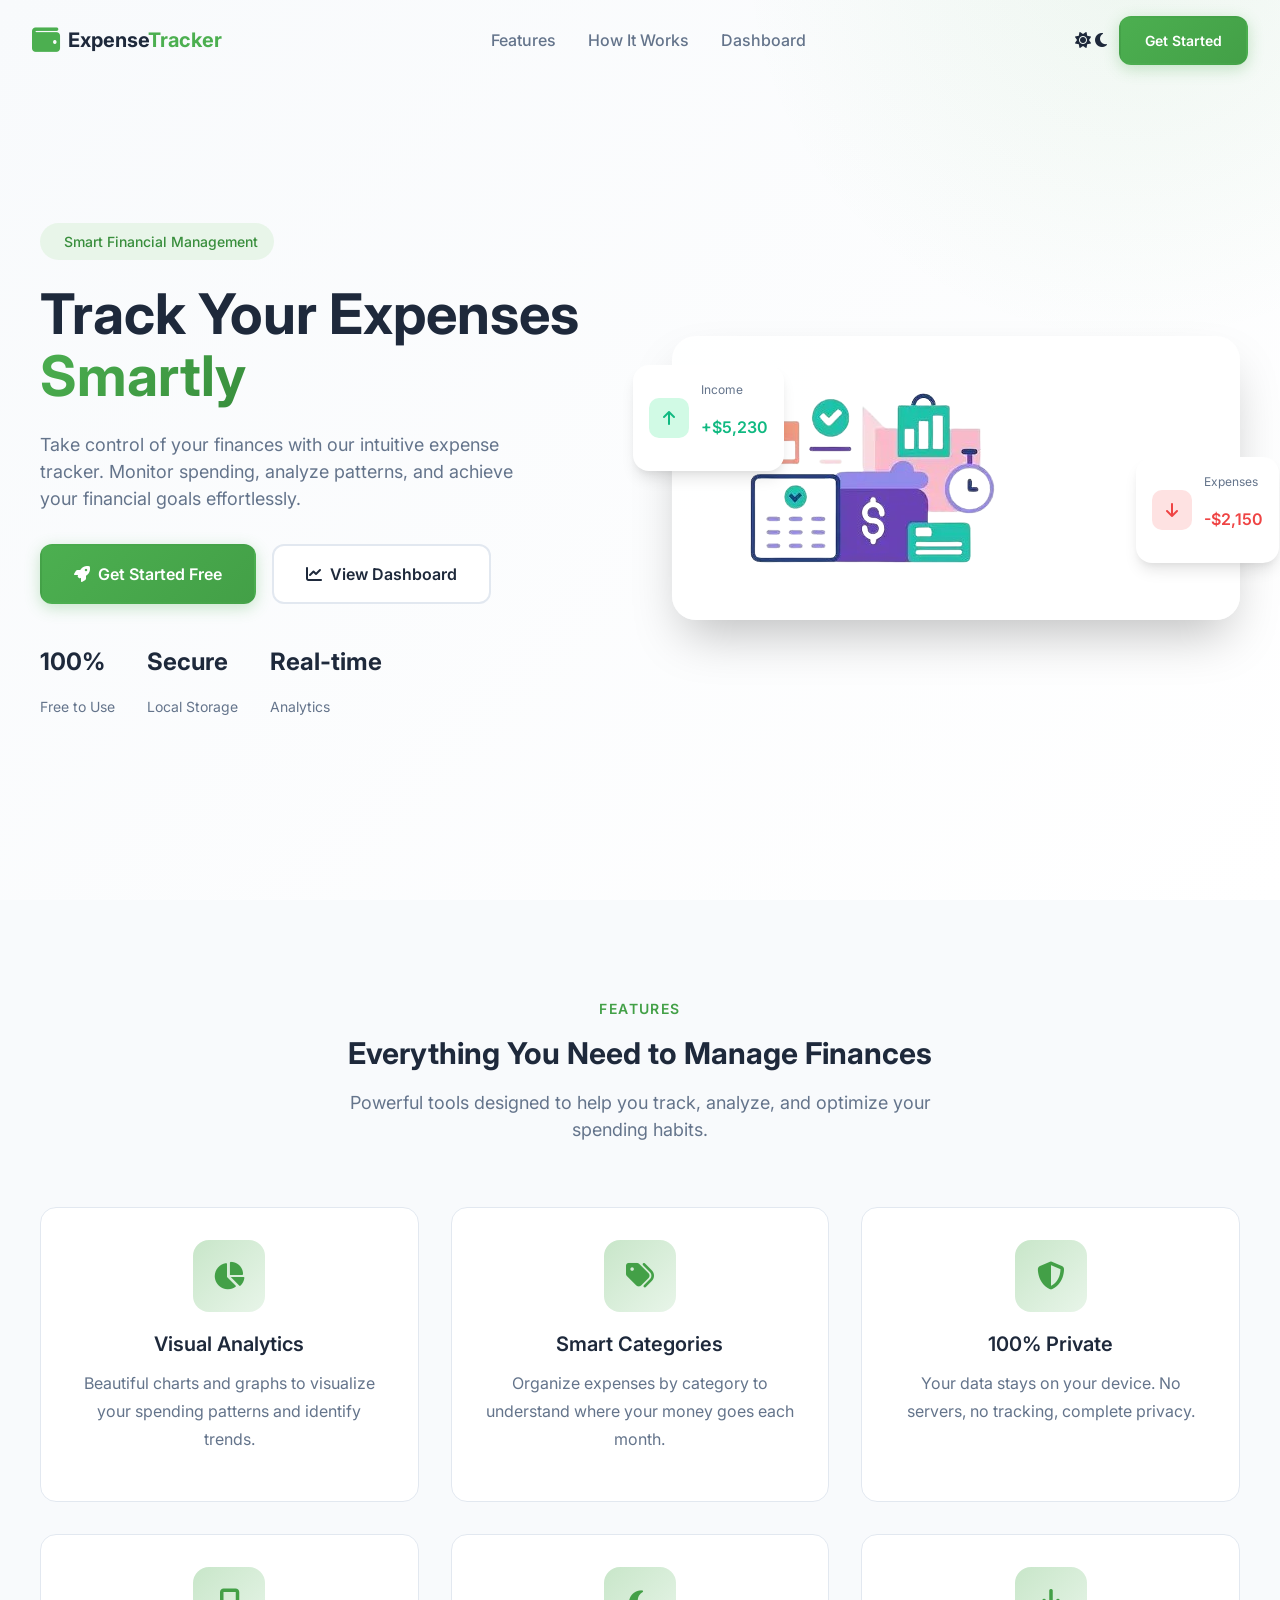
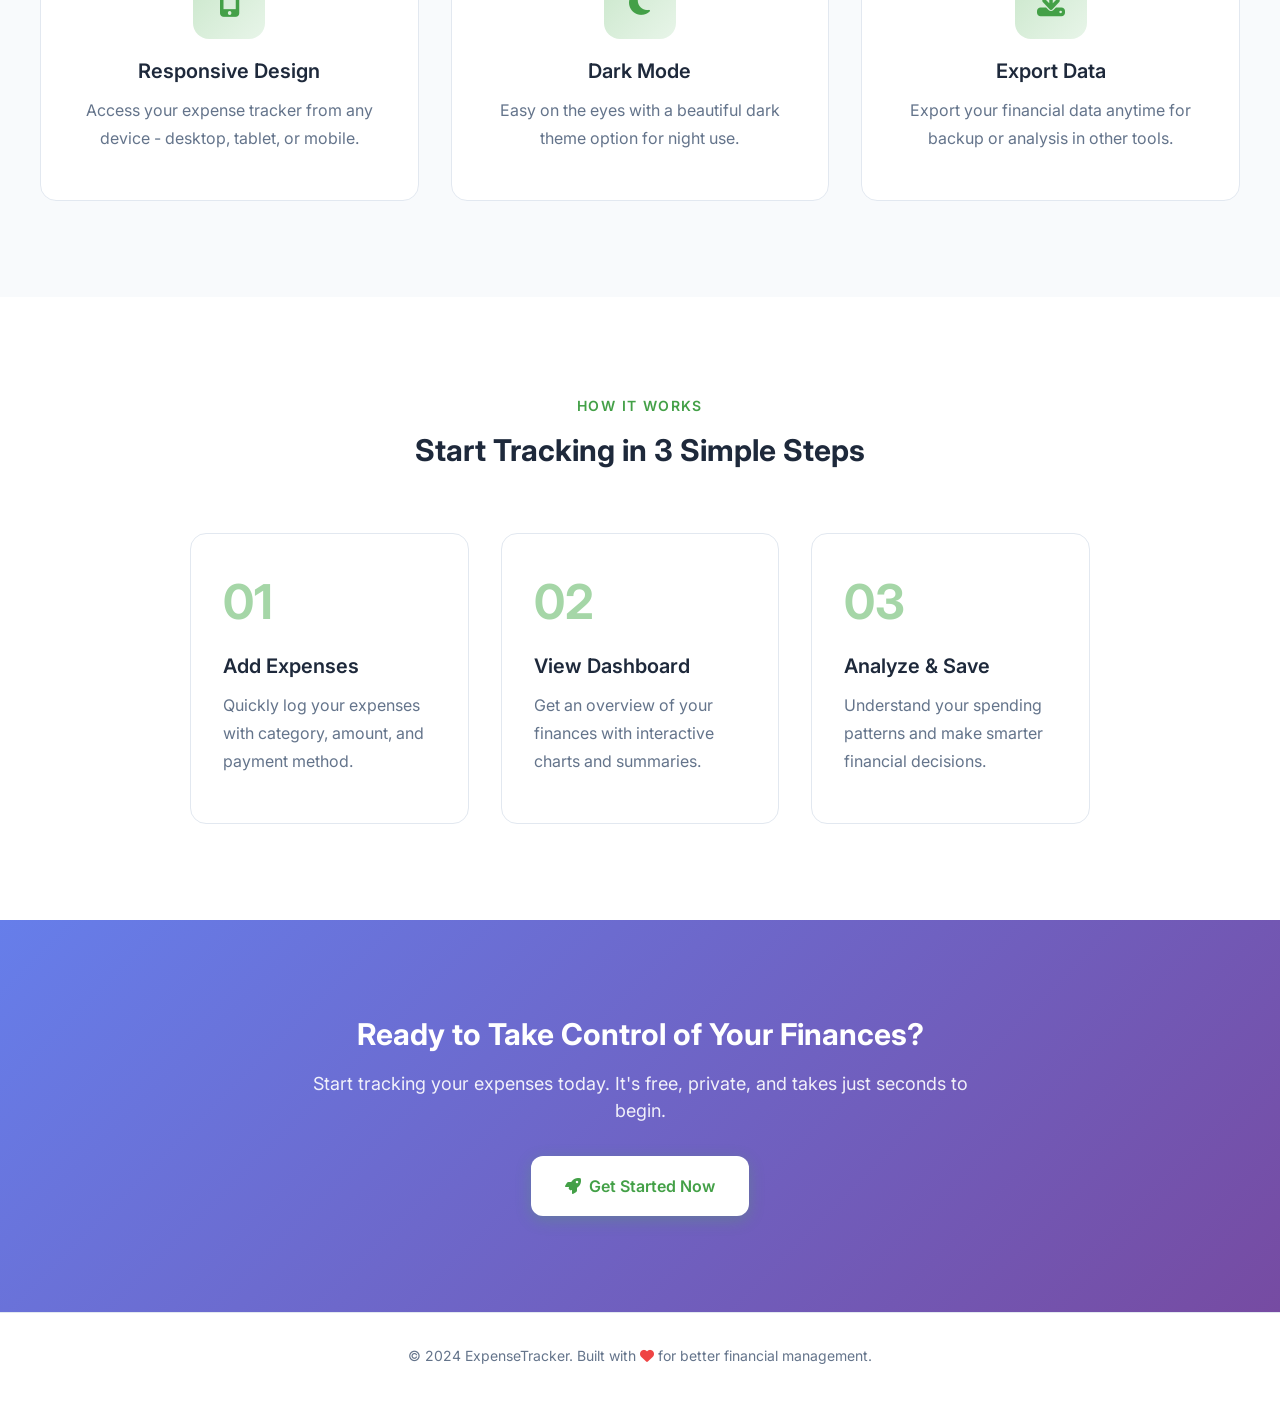
==== commit 37debed6: "made changes on hero section image  of expense tracker" ====
--- a/index.html
+++ b/index.html
@@ -39,6 +39,7 @@
             <button class="theme-toggle" aria-label="Toggle theme">
                 <div class="toggle-track">
                     <span class="toggle-icon sun-icon"><i class="fas fa-sun"></i></span>
+                    <span class="toggle-icon moon-icon"><i class="fas fa-moon"></i></span>
                     <span class="toggle-thumb"></span>
                 </div>
             </button>
@@ -50,6 +51,7 @@
     <section class="hero">
         <div class="hero-container">
             <div class="hero-content animate-fade-in-up">
+
                 <div class="hero-badge">
                     <i class="fas fa-sparkles"></i>
                     <span>Smart Financial Management</span>
@@ -88,18 +90,10 @@
             </div>
             <div class="hero-visual animate-fade-in delay-2">
                 <div class="hero-image-wrapper">
-                    <!-- Dashboard Preview Mockup -->
-                    <svg class="hero-mockup" viewBox="0 0 400 300" fill="none" xmlns="http://www.w3.org/2000/svg">
-                        <rect width="400" height="300" rx="12" fill="var(--bg-card)" />
-                        <rect x="20" y="20" width="80" height="260" rx="8" fill="var(--bg-tertiary)" />
-                        <rect x="120" y="20" width="260" height="60" rx="8" fill="var(--bg-tertiary)" />
-                        <rect x="120" y="100" width="120" height="80" rx="8" fill="var(--primary-100)" />
-                        <rect x="260" y="100" width="120" height="80" rx="8" fill="var(--success-light)" />
-                        <rect x="120" y="200" width="260" height="80" rx="8" fill="var(--bg-tertiary)" />
-                        <circle cx="180" cy="140" r="20" fill="var(--primary-500)" />
-                        <circle cx="320" cy="140" r="20" fill="var(--success)" />
-                    </svg>
-
+
+                    <div class="hero-image">
+                        <img src="OIP-removebg-preview.png" alt="Hero Image">
+                    </div>
                     <!-- Floating Cards -->
                     <div class="hero-float-card card-1">
                         <div class="flex items-center gap-3">
--- a/css/landing.css
+++ b/css/landing.css
@@ -74,6 +74,12 @@
     background: linear-gradient(135deg, var(--bg-secondary) 0%, var(--bg-primary) 100%);
     position: relative;
     overflow: hidden;
+}
+
+.hero-image {
+    width: 100%;
+    height: auto;
+    object-fit: cover;
 }
 
 .hero::before {
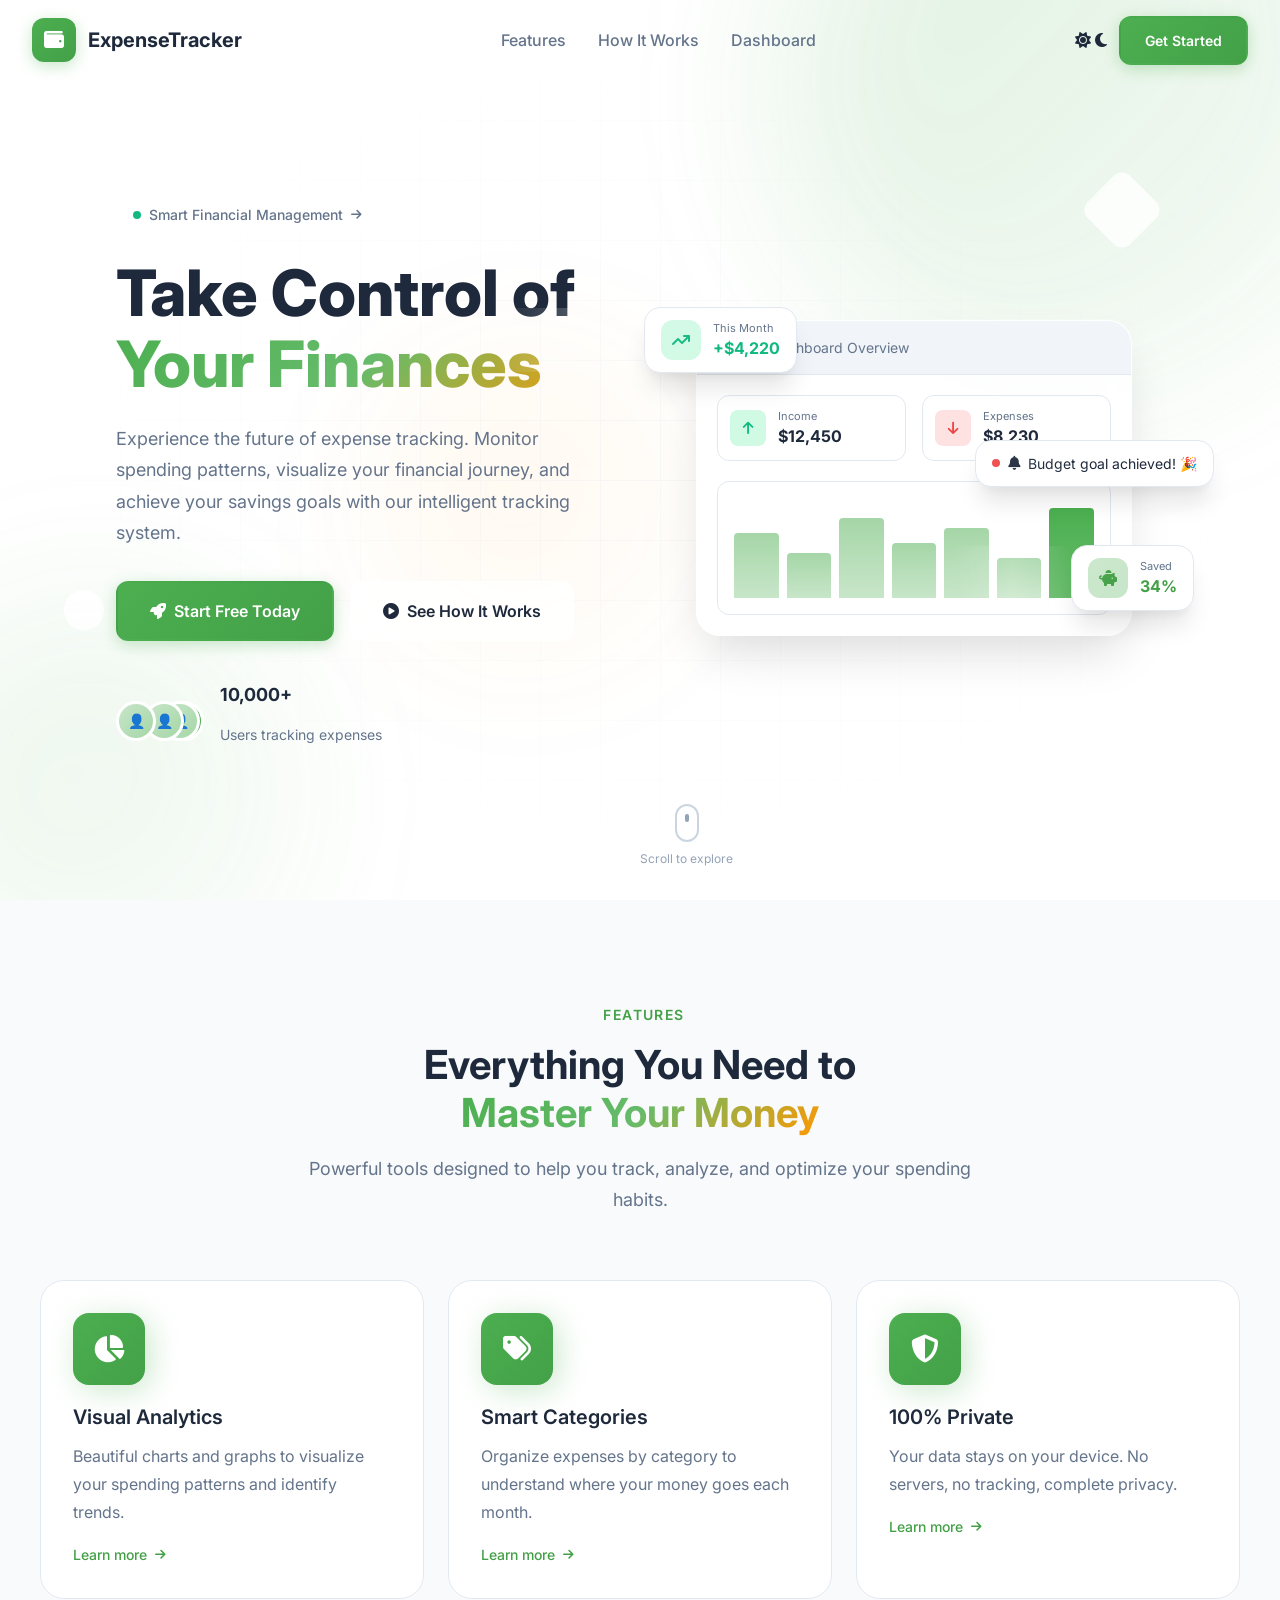
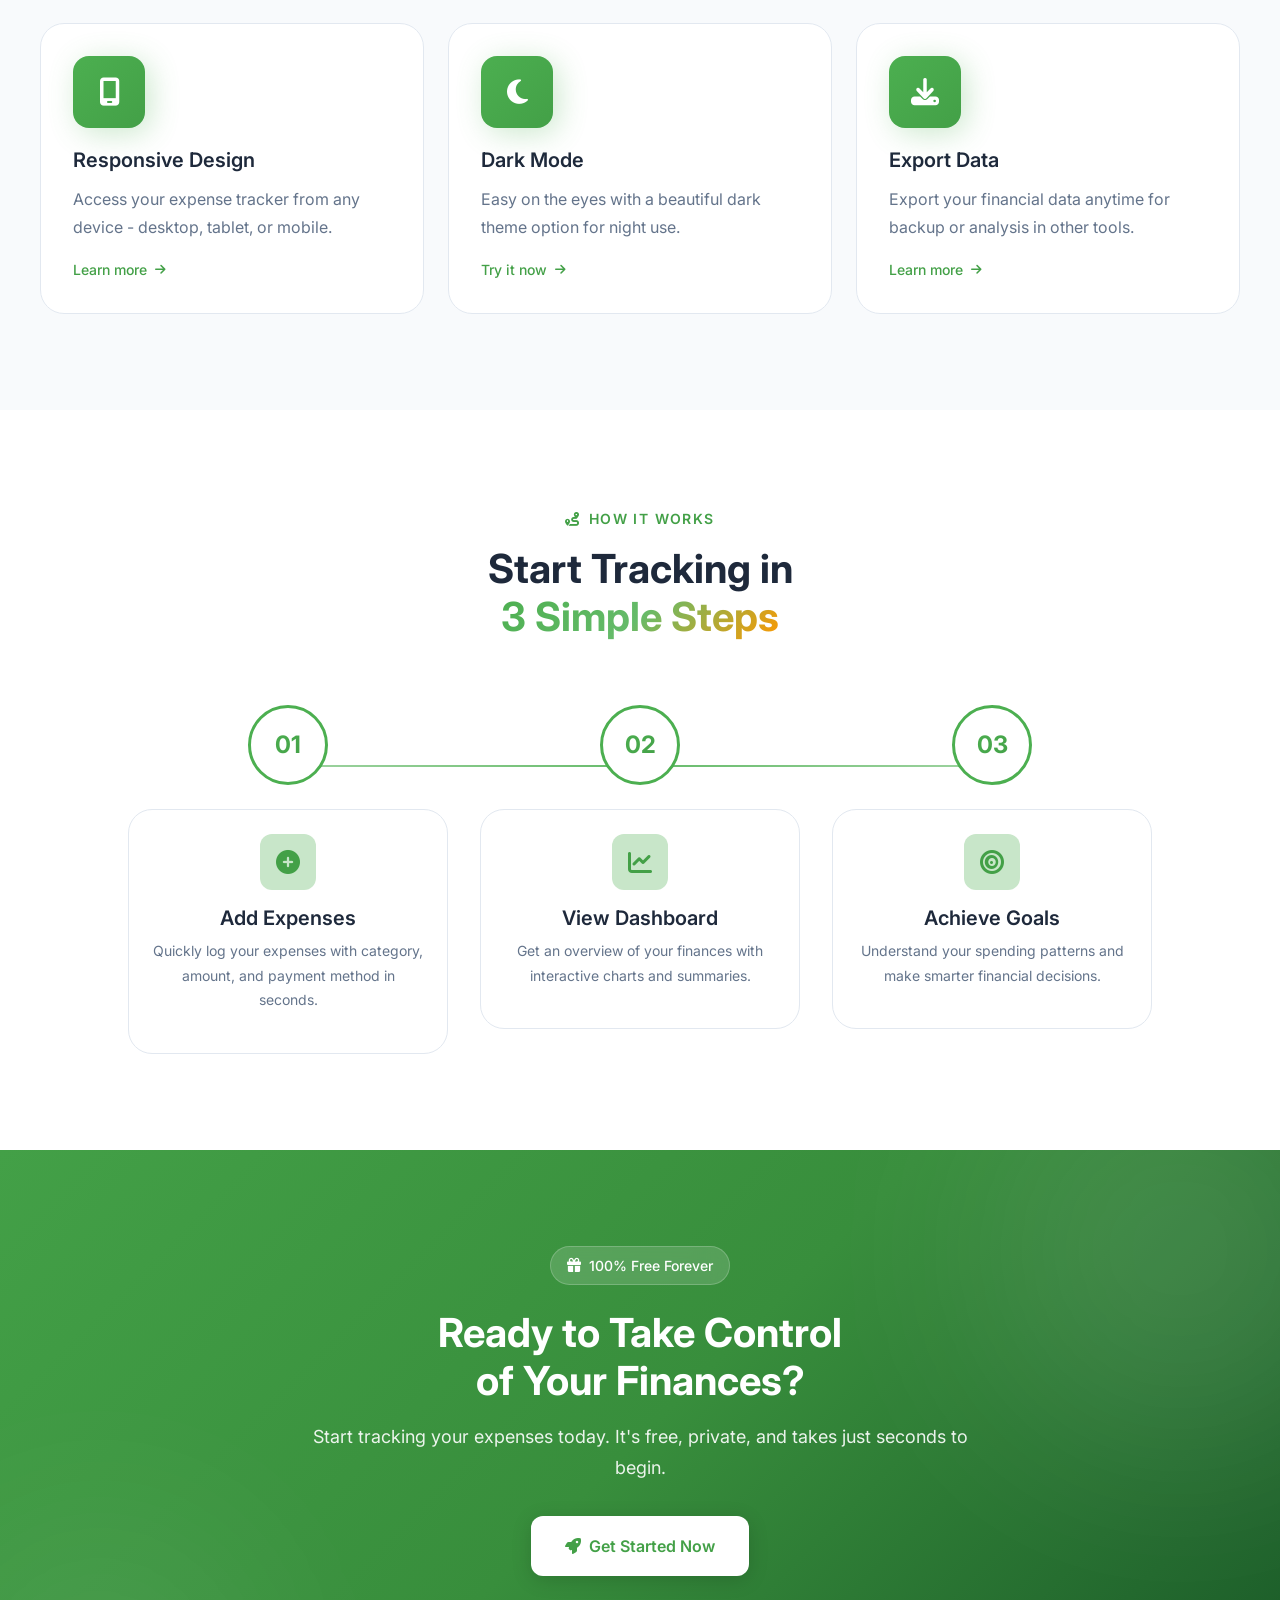
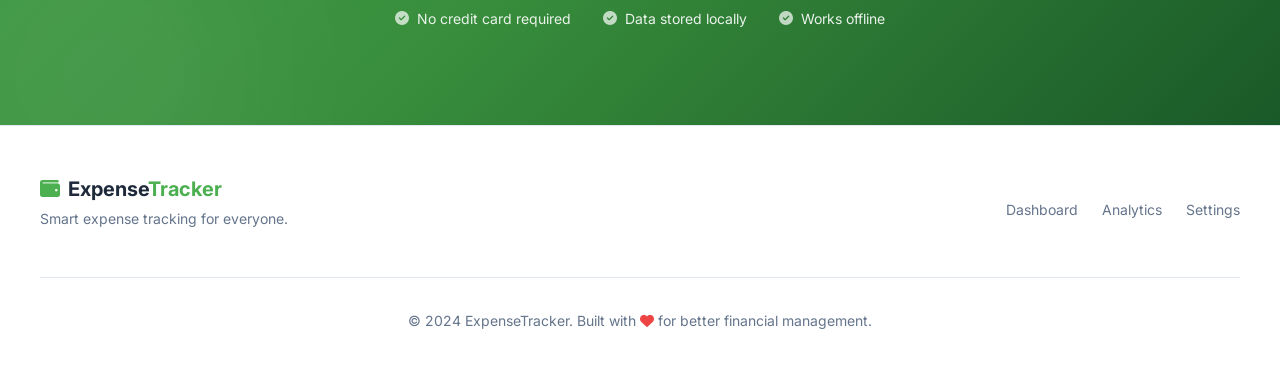
==== commit e42dfac4: "second commit of expense tracker" ====
--- a/index.html
+++ b/index.html
@@ -11,7 +11,7 @@
     <!-- Fonts -->
     <link rel="preconnect" href="https://fonts.googleapis.com">
     <link rel="preconnect" href="https://fonts.gstatic.com" crossorigin>
-    <link href="https://fonts.googleapis.com/css2?family=Inter:wght@400;500;600;700&display=swap" rel="stylesheet">
+    <link href="https://fonts.googleapis.com/css2?family=Inter:wght@400;500;600;700;800&display=swap" rel="stylesheet">
 
     <!-- Icons -->
     <link rel="stylesheet" href="https://cdnjs.cloudflare.com/ajax/libs/font-awesome/6.4.0/css/all.min.css">
@@ -21,20 +21,25 @@
     <link rel="stylesheet" href="css/base.css">
     <link rel="stylesheet" href="css/components.css">
     <link rel="stylesheet" href="css/landing.css">
+    <link rel="stylesheet" href="css/auth.css">
 </head>
 
 <body class="landing-page">
     <!-- Navigation -->
     <nav class="landing-nav" id="landing-nav">
         <a href="index.html" class="landing-nav-logo">
-            <i class="fas fa-wallet"></i>
-            <span>Expense<span style="color: var(--primary-500)">Tracker</span></span>
+            <div class="logo-icon-wrapper">
+                <i class="fas fa-wallet"></i>
+            </div>
+            <span>Expense<span class="logo-accent">Tracker</span></span>
         </a>
-        <div class="landing-nav-links">
-            <a href="#features">Features</a>
-            <a href="#how-it-works">How It Works</a>
-            <a href="pages/dashboard.html">Dashboard</a>
-        </div>
+
+        <div class="landing-nav-links" id="nav-links">
+            <a href="#features" class="nav-link">Features</a>
+            <a href="#how-it-works" class="nav-link">How It Works</a>
+            <a href="pages/dashboard.html" class="nav-link">Dashboard</a>
+        </div>
+
         <div class="landing-nav-actions">
             <button class="theme-toggle" aria-label="Toggle theme">
                 <div class="toggle-track">
@@ -43,209 +48,468 @@
                     <span class="toggle-thumb"></span>
                 </div>
             </button>
-            <a href="pages/dashboard.html" class="btn btn-primary">Get Started</a>
+            <a href="pages/dashboard.html" class="btn btn-primary btn-glow">Get Started</a>
+            <button class="mobile-menu-toggle" id="mobile-menu-toggle" aria-label="Toggle mobile menu">
+                <span class="hamburger-line"></span>
+                <span class="hamburger-line"></span>
+                <span class="hamburger-line"></span>
+            </button>
         </div>
     </nav>
+
+    <!-- Mobile Navigation Overlay -->
+    <div class="mobile-nav-overlay" id="mobile-nav-overlay">
+        <div class="mobile-nav-content">
+            <a href="#features" class="mobile-nav-link">Features</a>
+            <a href="#how-it-works" class="mobile-nav-link">How It Works</a>
+            <a href="pages/dashboard.html" class="mobile-nav-link">Dashboard</a>
+            <a href="pages/dashboard.html" class="btn btn-primary btn-lg mobile-nav-cta">Get Started Free</a>
+        </div>
+    </div>
 
     <!-- Hero Section -->
     <section class="hero">
+        <!-- Animated Background Elements -->
+        <div class="hero-bg-elements">
+            <div class="gradient-orb orb-1"></div>
+            <div class="gradient-orb orb-2"></div>
+            <div class="gradient-orb orb-3"></div>
+            <div class="floating-shape shape-1"></div>
+            <div class="floating-shape shape-2"></div>
+            <div class="floating-shape shape-3"></div>
+            <div class="grid-pattern"></div>
+        </div>
+
         <div class="hero-container">
-            <div class="hero-content animate-fade-in-up">
-
-                <div class="hero-badge">
-                    <i class="fas fa-sparkles"></i>
+            <div class="hero-content">
+                <div class="hero-badge animate-pop">
+                    <span class="badge-dot"></span>
                     <span>Smart Financial Management</span>
-                </div>
+                    <i class="fas fa-arrow-right badge-arrow"></i>
+                </div>
+
                 <h1 class="hero-title">
-                    Track Your Expenses <span>Smartly</span>
+                    <span class="title-line">Take Control of</span>
+                    <span class="title-line gradient-text">Your Finances</span>
                 </h1>
+
                 <p class="hero-description">
-                    Take control of your finances with our intuitive expense tracker.
-                    Monitor spending, analyze patterns, and achieve your financial goals effortlessly.
-                </p>
+                    Experience the future of expense tracking. Monitor spending patterns,
+                    visualize your financial journey, and achieve your savings goals with
+                    our intelligent tracking system.
+                </p>
+
                 <div class="hero-actions">
-                    <a href="pages/dashboard.html" class="btn btn-primary btn-lg">
+                    <a href="pages/dashboard.html" class="btn btn-primary btn-lg btn-glow">
                         <i class="fas fa-rocket"></i>
-                        Get Started Free
+                        Start Free Today
                     </a>
-                    <a href="pages/dashboard.html" class="btn btn-secondary btn-lg">
-                        <i class="fas fa-chart-line"></i>
-                        View Dashboard
+                    <a href="#features" class="btn btn-glass btn-lg">
+                        <i class="fas fa-play-circle"></i>
+                        See How It Works
                     </a>
                 </div>
-                <div class="hero-stats">
-                    <div class="hero-stat">
-                        <p class="hero-stat-value">100%</p>
-                        <p class="hero-stat-label">Free to Use</p>
-                    </div>
-                    <div class="hero-stat">
-                        <p class="hero-stat-value">Secure</p>
-                        <p class="hero-stat-label">Local Storage</p>
-                    </div>
-                    <div class="hero-stat">
-                        <p class="hero-stat-value">Real-time</p>
-                        <p class="hero-stat-label">Analytics</p>
-                    </div>
-                </div>
-            </div>
-            <div class="hero-visual animate-fade-in delay-2">
-                <div class="hero-image-wrapper">
-
-                    <div class="hero-image">
-                        <img src="OIP-removebg-preview.png" alt="Hero Image">
-                    </div>
-                    <!-- Floating Cards -->
-                    <div class="hero-float-card card-1">
-                        <div class="flex items-center gap-3">
-                            <div
-                                style="width: 40px; height: 40px; background: var(--success-light); border-radius: 10px; display: flex; align-items: center; justify-content: center; color: var(--success);">
-                                <i class="fas fa-arrow-up"></i>
+
+                <div class="hero-trust">
+                    <div class="trust-avatars">
+                        <div class="trust-avatar" style="--i: 0">👤</div>
+                        <div class="trust-avatar" style="--i: 1">👤</div>
+                        <div class="trust-avatar" style="--i: 2">👤</div>
+                        <div class="trust-avatar" style="--i: 3">+</div>
+                    </div>
+                    <div class="trust-text">
+                        <p class="trust-count">10,000+</p>
+                        <p class="trust-label">Users tracking expenses</p>
+                    </div>
+                </div>
+            </div>
+
+            <div class="hero-visual">
+                <div class="hero-card-stack">
+                    <!-- Main Dashboard Preview Card -->
+                    <div class="preview-card main-card">
+                        <div class="preview-header">
+                            <div class="preview-dots">
+                                <span></span><span></span><span></span>
                             </div>
-                            <div>
-                                <p style="font-size: 12px; color: var(--text-secondary);">Income</p>
-                                <p style="font-weight: 600; color: var(--success);">+$5,230</p>
+                            <span class="preview-title">Dashboard Overview</span>
+                        </div>
+                        <div class="preview-content">
+                            <div class="preview-stat-row">
+                                <div class="preview-stat income">
+                                    <i class="fas fa-arrow-up"></i>
+                                    <div>
+                                        <span class="stat-label">Income</span>
+                                        <span class="stat-value">$12,450</span>
+                                    </div>
+                                </div>
+                                <div class="preview-stat expense">
+                                    <i class="fas fa-arrow-down"></i>
+                                    <div>
+                                        <span class="stat-label">Expenses</span>
+                                        <span class="stat-value">$8,230</span>
+                                    </div>
+                                </div>
                             </div>
-                        </div>
-                    </div>
-                    <div class="hero-float-card card-2">
-                        <div class="flex items-center gap-3">
-                            <div
-                                style="width: 40px; height: 40px; background: var(--danger-light); border-radius: 10px; display: flex; align-items: center; justify-content: center; color: var(--danger);">
-                                <i class="fas fa-arrow-down"></i>
+                            <div class="preview-chart">
+                                <div class="chart-bars">
+                                    <div class="chart-bar" style="--height: 65%"></div>
+                                    <div class="chart-bar" style="--height: 45%"></div>
+                                    <div class="chart-bar" style="--height: 80%"></div>
+                                    <div class="chart-bar" style="--height: 55%"></div>
+                                    <div class="chart-bar" style="--height: 70%"></div>
+                                    <div class="chart-bar" style="--height: 40%"></div>
+                                    <div class="chart-bar active" style="--height: 90%"></div>
+                                </div>
                             </div>
-                            <div>
-                                <p style="font-size: 12px; color: var(--text-secondary);">Expenses</p>
-                                <p style="font-weight: 600; color: var(--danger);">-$2,150</p>
-                            </div>
-                        </div>
-                    </div>
-                </div>
-            </div>
+                        </div>
+                    </div>
+
+                    <!-- Floating Stat Card 1 -->
+                    <div class="floating-card card-income">
+                        <div class="floating-card-icon income">
+                            <i class="fas fa-arrow-trend-up"></i>
+                        </div>
+                        <div class="floating-card-content">
+                            <span class="floating-label">This Month</span>
+                            <span class="floating-value success">+$4,220</span>
+                        </div>
+                        <div class="card-shine"></div>
+                    </div>
+
+                    <!-- Floating Stat Card 2 -->
+                    <div class="floating-card card-savings">
+                        <div class="floating-card-icon savings">
+                            <i class="fas fa-piggy-bank"></i>
+                        </div>
+                        <div class="floating-card-content">
+                            <span class="floating-label">Saved</span>
+                            <span class="floating-value primary">34%</span>
+                        </div>
+                        <div class="card-shine"></div>
+                    </div>
+
+                    <!-- Floating Notification Card -->
+                    <div class="floating-card card-notification">
+                        <div class="notification-dot"></div>
+                        <i class="fas fa-bell"></i>
+                        <span>Budget goal achieved! 🎉</span>
+                    </div>
+                </div>
+            </div>
+        </div>
+
+        <!-- Scroll Indicator -->
+        <div class="scroll-indicator">
+            <div class="mouse">
+                <div class="wheel"></div>
+            </div>
+            <span>Scroll to explore</span>
         </div>
     </section>
 
     <!-- Features Section -->
     <section class="features" id="features">
-        <div class="section-header animate-fade-in-up">
-            <span class="section-label">Features</span>
-            <h2 class="section-title">Everything You Need to Manage Finances</h2>
+        <div class="section-header">
+            <span class="section-label">
+                <i class="fas fa-sparkles"></i>
+                Features
+            </span>
+            <h2 class="section-title">Everything You Need to<br><span class="gradient-text">Master Your Money</span>
+            </h2>
             <p class="section-description">
                 Powerful tools designed to help you track, analyze, and optimize your spending habits.
             </p>
         </div>
+
         <div class="features-grid">
-            <div class="feature-card animate-fade-in-up delay-1">
-                <div class="feature-icon">
-                    <i class="fas fa-chart-pie"></i>
+            <div class="feature-card" data-tilt>
+                <div class="feature-icon-wrapper">
+                    <div class="feature-icon">
+                        <i class="fas fa-chart-pie"></i>
+                    </div>
+                    <div class="feature-icon-bg"></div>
                 </div>
                 <h3 class="feature-title">Visual Analytics</h3>
                 <p class="feature-description">
                     Beautiful charts and graphs to visualize your spending patterns and identify trends.
                 </p>
-            </div>
-            <div class="feature-card animate-fade-in-up delay-2">
-                <div class="feature-icon">
-                    <i class="fas fa-tags"></i>
+                <a href="pages/analytics.html" class="feature-link">
+                    Learn more <i class="fas fa-arrow-right"></i>
+                </a>
+            </div>
+
+            <div class="feature-card" data-tilt>
+                <div class="feature-icon-wrapper">
+                    <div class="feature-icon">
+                        <i class="fas fa-tags"></i>
+                    </div>
+                    <div class="feature-icon-bg"></div>
                 </div>
                 <h3 class="feature-title">Smart Categories</h3>
                 <p class="feature-description">
                     Organize expenses by category to understand where your money goes each month.
                 </p>
-            </div>
-            <div class="feature-card animate-fade-in-up delay-3">
-                <div class="feature-icon">
-                    <i class="fas fa-shield-alt"></i>
+                <a href="pages/add-expense.html" class="feature-link">
+                    Learn more <i class="fas fa-arrow-right"></i>
+                </a>
+            </div>
+
+            <div class="feature-card" data-tilt>
+                <div class="feature-icon-wrapper">
+                    <div class="feature-icon">
+                        <i class="fas fa-shield-halved"></i>
+                    </div>
+                    <div class="feature-icon-bg"></div>
                 </div>
                 <h3 class="feature-title">100% Private</h3>
                 <p class="feature-description">
                     Your data stays on your device. No servers, no tracking, complete privacy.
                 </p>
-            </div>
-            <div class="feature-card animate-fade-in-up delay-4">
-                <div class="feature-icon">
-                    <i class="fas fa-mobile-alt"></i>
+                <a href="pages/settings.html" class="feature-link">
+                    Learn more <i class="fas fa-arrow-right"></i>
+                </a>
+            </div>
+
+            <div class="feature-card" data-tilt>
+                <div class="feature-icon-wrapper">
+                    <div class="feature-icon">
+                        <i class="fas fa-mobile-screen"></i>
+                    </div>
+                    <div class="feature-icon-bg"></div>
                 </div>
                 <h3 class="feature-title">Responsive Design</h3>
                 <p class="feature-description">
                     Access your expense tracker from any device - desktop, tablet, or mobile.
                 </p>
-            </div>
-            <div class="feature-card animate-fade-in-up delay-5">
-                <div class="feature-icon">
-                    <i class="fas fa-moon"></i>
+                <a href="pages/dashboard.html" class="feature-link">
+                    Learn more <i class="fas fa-arrow-right"></i>
+                </a>
+            </div>
+
+            <div class="feature-card" data-tilt>
+                <div class="feature-icon-wrapper">
+                    <div class="feature-icon">
+                        <i class="fas fa-moon"></i>
+                    </div>
+                    <div class="feature-icon-bg"></div>
                 </div>
                 <h3 class="feature-title">Dark Mode</h3>
                 <p class="feature-description">
                     Easy on the eyes with a beautiful dark theme option for night use.
                 </p>
-            </div>
-            <div class="feature-card animate-fade-in-up">
-                <div class="feature-icon">
-                    <i class="fas fa-download"></i>
+                <a href="#" class="feature-link"
+                    onclick="document.querySelector('.theme-toggle').click(); return false;">
+                    Try it now <i class="fas fa-arrow-right"></i>
+                </a>
+            </div>
+
+            <div class="feature-card" data-tilt>
+                <div class="feature-icon-wrapper">
+                    <div class="feature-icon">
+                        <i class="fas fa-download"></i>
+                    </div>
+                    <div class="feature-icon-bg"></div>
                 </div>
                 <h3 class="feature-title">Export Data</h3>
                 <p class="feature-description">
                     Export your financial data anytime for backup or analysis in other tools.
                 </p>
+                <a href="pages/settings.html" class="feature-link">
+                    Learn more <i class="fas fa-arrow-right"></i>
+                </a>
             </div>
         </div>
     </section>
 
     <!-- How It Works Section -->
-    <section class="features" id="how-it-works" style="background: var(--bg-primary);">
+    <section class="how-it-works" id="how-it-works">
         <div class="section-header">
-            <span class="section-label">How It Works</span>
-            <h2 class="section-title">Start Tracking in 3 Simple Steps</h2>
-        </div>
-        <div class="features-grid" style="max-width: 900px;">
-            <div class="feature-card" style="text-align: left;">
-                <div style="font-size: 48px; font-weight: 700; color: var(--primary-200); margin-bottom: 16px;">01</div>
-                <h3 class="feature-title">Add Expenses</h3>
-                <p class="feature-description">
-                    Quickly log your expenses with category, amount, and payment method.
-                </p>
-            </div>
-            <div class="feature-card" style="text-align: left;">
-                <div style="font-size: 48px; font-weight: 700; color: var(--primary-200); margin-bottom: 16px;">02</div>
-                <h3 class="feature-title">View Dashboard</h3>
-                <p class="feature-description">
-                    Get an overview of your finances with interactive charts and summaries.
-                </p>
-            </div>
-            <div class="feature-card" style="text-align: left;">
-                <div style="font-size: 48px; font-weight: 700; color: var(--primary-200); margin-bottom: 16px;">03</div>
-                <h3 class="feature-title">Analyze & Save</h3>
-                <p class="feature-description">
-                    Understand your spending patterns and make smarter financial decisions.
-                </p>
+            <span class="section-label">
+                <i class="fas fa-route"></i>
+                How It Works
+            </span>
+            <h2 class="section-title">Start Tracking in<br><span class="gradient-text">3 Simple Steps</span></h2>
+        </div>
+
+        <div class="steps-container">
+            <div class="steps-line"></div>
+
+            <div class="step-card">
+                <div class="step-number">
+                    <span>01</span>
+                    <div class="step-pulse"></div>
+                </div>
+                <div class="step-content">
+                    <div class="step-icon">
+                        <i class="fas fa-plus-circle"></i>
+                    </div>
+                    <h3 class="step-title">Add Expenses</h3>
+                    <p class="step-description">
+                        Quickly log your expenses with category, amount, and payment method in seconds.
+                    </p>
+                </div>
+            </div>
+
+            <div class="step-card">
+                <div class="step-number">
+                    <span>02</span>
+                    <div class="step-pulse"></div>
+                </div>
+                <div class="step-content">
+                    <div class="step-icon">
+                        <i class="fas fa-chart-line"></i>
+                    </div>
+                    <h3 class="step-title">View Dashboard</h3>
+                    <p class="step-description">
+                        Get an overview of your finances with interactive charts and summaries.
+                    </p>
+                </div>
+            </div>
+
+            <div class="step-card">
+                <div class="step-number">
+                    <span>03</span>
+                    <div class="step-pulse"></div>
+                </div>
+                <div class="step-content">
+                    <div class="step-icon">
+                        <i class="fas fa-bullseye"></i>
+                    </div>
+                    <h3 class="step-title">Achieve Goals</h3>
+                    <p class="step-description">
+                        Understand your spending patterns and make smarter financial decisions.
+                    </p>
+                </div>
             </div>
         </div>
     </section>
 
     <!-- CTA Section -->
     <section class="cta">
-        <div class="cta-content animate-fade-in-up">
-            <h2 class="cta-title">Ready to Take Control of Your Finances?</h2>
+        <div class="cta-bg-elements">
+            <div class="cta-orb orb-1"></div>
+            <div class="cta-orb orb-2"></div>
+        </div>
+
+        <div class="cta-content">
+            <div class="cta-badge">
+                <i class="fas fa-gift"></i>
+                <span>100% Free Forever</span>
+            </div>
+            <h2 class="cta-title">Ready to Take Control<br>of Your Finances?</h2>
             <p class="cta-description">
                 Start tracking your expenses today. It's free, private, and takes just seconds to begin.
             </p>
-            <a href="pages/dashboard.html" class="btn btn-primary btn-lg">
-                <i class="fas fa-rocket"></i>
-                Get Started Now
-            </a>
+            <div class="cta-actions">
+                <a href="pages/dashboard.html" class="btn btn-white btn-lg btn-glow">
+                    <i class="fas fa-rocket"></i>
+                    Get Started Now
+                </a>
+            </div>
+            <div class="cta-features">
+                <div class="cta-feature">
+                    <i class="fas fa-check-circle"></i>
+                    <span>No credit card required</span>
+                </div>
+                <div class="cta-feature">
+                    <i class="fas fa-check-circle"></i>
+                    <span>Data stored locally</span>
+                </div>
+                <div class="cta-feature">
+                    <i class="fas fa-check-circle"></i>
+                    <span>Works offline</span>
+                </div>
+            </div>
         </div>
     </section>
+
+    <!-- Signup Modal -->
+    <div class="signup-modal-backdrop" id="signup-modal">
+        <div class="signup-modal">
+            <div class="signup-modal-header">
+                <h3>Create Your Account</h3>
+                <button class="signup-modal-close" aria-label="Close modal">
+                    <i class="fas fa-times"></i>
+                </button>
+            </div>
+            <div class="signup-modal-body">
+                <p style="text-align: center; color: var(--text-secondary); margin-bottom: var(--space-5);">
+                    Sign up to start tracking your expenses
+                </p>
+
+                <div class="social-login">
+                    <button type="button" class="social-btn google">
+                        <i class="fab fa-google"></i>
+                        <span>Google</span>
+                    </button>
+                    <button type="button" class="social-btn github">
+                        <i class="fab fa-github"></i>
+                        <span>GitHub</span>
+                    </button>
+                </div>
+
+                <div class="divider">
+                    <span>or</span>
+                </div>
+
+                <form id="modal-signup-form">
+                    <div class="form-group">
+                        <label class="form-label">Email Address</label>
+                        <div class="input-wrapper">
+                            <i class="fas fa-envelope"></i>
+                            <input type="email" class="form-input" placeholder="john@example.com" id="modal-email"
+                                required>
+                        </div>
+                    </div>
+
+                    <div class="form-group">
+                        <label class="form-label">Password</label>
+                        <div class="input-wrapper">
+                            <i class="fas fa-lock"></i>
+                            <input type="password" class="form-input" placeholder="Create a password"
+                                id="modal-password" required>
+                        </div>
+                    </div>
+
+                    <button type="submit" class="btn btn-primary btn-lg btn-block">
+                        <i class="fas fa-rocket"></i>
+                        Get Started Free
+                    </button>
+                </form>
+            </div>
+            <div class="signup-modal-footer">
+                <p>Already have an account? <a href="pages/signup.html">Log in</a></p>
+            </div>
+        </div>
+    </div>
 
     <!-- Footer -->
     <footer class="landing-footer">
-        <p>© 2024 ExpenseTracker. Built with <i class="fas fa-heart" style="color: var(--danger);"></i> for better
-            financial management.</p>
+        <div class="footer-content">
+            <div class="footer-brand">
+                <a href="index.html" class="footer-logo">
+                    <i class="fas fa-wallet"></i>
+                    <span>Expense<span class="logo-accent">Tracker</span></span>
+                </a>
+                <p class="footer-tagline">Smart expense tracking for everyone.</p>
+            </div>
+            <div class="footer-links">
+                <a href="pages/dashboard.html">Dashboard</a>
+                <a href="pages/analytics.html">Analytics</a>
+                <a href="pages/settings.html">Settings</a>
+            </div>
+        </div>
+        <div class="footer-bottom">
+            <p>© 2024 ExpenseTracker. Built with <i class="fas fa-heart"></i> for better financial management.</p>
+        </div>
     </footer>
 
     <!-- Scripts -->
     <script src="js/storage.js"></script>
     <script src="js/utils.js"></script>
     <script src="js/app.js"></script>
+    <script src="js/auth.js"></script>
     <script>
         // Navbar scroll effect
         window.addEventListener('scroll', () => {
@@ -264,9 +528,133 @@
                 const target = document.querySelector(this.getAttribute('href'));
                 if (target) {
                     target.scrollIntoView({ behavior: 'smooth', block: 'start' });
+                    // Close mobile menu if open
+                    document.getElementById('mobile-nav-overlay').classList.remove('active');
+                    document.body.classList.remove('menu-open');
                 }
             });
         });
+
+        // Mobile menu toggle
+        const mobileMenuToggle = document.getElementById('mobile-menu-toggle');
+        const mobileNavOverlay = document.getElementById('mobile-nav-overlay');
+
+        mobileMenuToggle.addEventListener('click', () => {
+            mobileNavOverlay.classList.toggle('active');
+            document.body.classList.toggle('menu-open');
+            mobileMenuToggle.classList.toggle('active');
+        });
+
+        // Close mobile menu when clicking overlay
+        mobileNavOverlay.addEventListener('click', (e) => {
+            if (e.target === mobileNavOverlay) {
+                mobileNavOverlay.classList.remove('active');
+                document.body.classList.remove('menu-open');
+                mobileMenuToggle.classList.remove('active');
+            }
+        });
+
+        // Intersection Observer for scroll animations
+        const observerOptions = {
+            threshold: 0.1,
+            rootMargin: '0px 0px -50px 0px'
+        };
+
+        const observer = new IntersectionObserver((entries) => {
+            entries.forEach(entry => {
+                if (entry.isIntersecting) {
+                    entry.target.classList.add('animate-in');
+                }
+            });
+        }, observerOptions);
+
+        // Observe elements for animation
+        document.querySelectorAll('.feature-card, .step-card, .section-header').forEach(el => {
+            observer.observe(el);
+        });
+
+        // 3D Tilt effect for feature cards
+        document.querySelectorAll('[data-tilt]').forEach(card => {
+            card.addEventListener('mousemove', (e) => {
+                const rect = card.getBoundingClientRect();
+                const x = e.clientX - rect.left;
+                const y = e.clientY - rect.top;
+                const centerX = rect.width / 2;
+                const centerY = rect.height / 2;
+                const rotateX = (y - centerY) / 20;
+                const rotateY = (centerX - x) / 20;
+
+                card.style.transform = `perspective(1000px) rotateX(${rotateX}deg) rotateY(${rotateY}deg) translateZ(10px)`;
+            });
+
+            card.addEventListener('mouseleave', () => {
+                card.style.transform = 'perspective(1000px) rotateX(0) rotateY(0) translateZ(0)';
+            });
+        });
+
+        // Protected action handling - show signup modal for dashboard links if not logged in
+        document.querySelectorAll('a[href*="dashboard"], a[href*="add-expense"], a[href*="transactions"], a[href*="analytics"], a[href*="settings"], .btn-primary[href*="pages/"]').forEach(link => {
+            link.addEventListener('click', (e) => {
+                // Check if user is logged in
+                const isLoggedIn = localStorage.getItem('user') !== null;
+
+                if (!isLoggedIn) {
+                    e.preventDefault();
+                    // Show signup modal
+                    if (typeof Auth !== 'undefined' && Auth.showSignupModal) {
+                        Auth.showSignupModal();
+                    } else {
+                        // Fallback
+                        const modal = document.getElementById('signup-modal');
+                        if (modal) {
+                            modal.classList.add('active');
+                            document.body.style.overflow = 'hidden';
+                        }
+                    }
+                }
+            });
+        });
+
+        // Modal form handling
+        const modalForm = document.getElementById('modal-signup-form');
+        if (modalForm) {
+            modalForm.addEventListener('submit', (e) => {
+                e.preventDefault();
+                const email = document.getElementById('modal-email')?.value;
+
+                // Create user and redirect
+                const user = {
+                    id: Date.now().toString(),
+                    firstName: 'User',
+                    lastName: '',
+                    email: email,
+                    createdAt: new Date().toISOString()
+                };
+
+                localStorage.setItem('user', JSON.stringify(user));
+                window.location.href = 'pages/dashboard.html';
+            });
+        }
+
+        // Modal close handling
+        const modalClose = document.querySelector('.signup-modal-close');
+        const signupModal = document.getElementById('signup-modal');
+
+        if (modalClose) {
+            modalClose.addEventListener('click', () => {
+                signupModal?.classList.remove('active');
+                document.body.style.overflow = '';
+            });
+        }
+
+        if (signupModal) {
+            signupModal.addEventListener('click', (e) => {
+                if (e.target === signupModal) {
+                    signupModal.classList.remove('active');
+                    document.body.style.overflow = '';
+                }
+            });
+        }
     </script>
 </body>
 
--- a/css/landing.css
+++ b/css/landing.css
@@ -1,10 +1,17 @@
-/* ===== Landing Page Styles ===== */
+/* ===== Landing Page Styles - Premium Redesign ===== */
+
+/* Base Landing Page */
 .landing-page {
     min-height: 100vh;
     background: var(--bg-primary);
-}
-
-/* Landing Navbar */
+    overflow-x: hidden;
+}
+
+.landing-page.menu-open {
+    overflow: hidden;
+}
+
+/* ===== Landing Navbar ===== */
 .landing-nav {
     position: fixed;
     top: 0;
@@ -22,20 +29,30 @@
 
 .landing-nav.scrolled {
     background: var(--glass);
-    backdrop-filter: blur(10px);
-    box-shadow: var(--shadow-md);
+    backdrop-filter: blur(20px);
+    -webkit-backdrop-filter: blur(20px);
+    box-shadow: 0 1px 0 var(--glass-border), var(--shadow-lg);
 }
 
 .landing-nav-logo {
     display: flex;
     align-items: center;
-    gap: var(--space-2);
+    gap: var(--space-3);
     text-decoration: none;
-}
-
-.landing-nav-logo i {
-    font-size: 28px;
-    color: var(--primary-500);
+    z-index: 10;
+}
+
+.logo-icon-wrapper {
+    width: 44px;
+    height: 44px;
+    background: linear-gradient(135deg, var(--primary-500) 0%, var(--primary-600) 100%);
+    border-radius: var(--radius-lg);
+    display: flex;
+    align-items: center;
+    justify-content: center;
+    font-size: 20px;
+    color: white;
+    box-shadow: 0 4px 15px rgba(76, 175, 80, 0.3);
 }
 
 .landing-nav-logo span {
@@ -44,67 +61,321 @@
     color: var(--text-primary);
 }
 
+.logo-accent {
+    color: var(--primary-500);
+}
+
 .landing-nav-links {
     display: flex;
     gap: var(--space-8);
 }
 
-.landing-nav-links a {
+.nav-link {
     color: var(--text-secondary);
     font-weight: var(--font-weight-medium);
-    transition: color var(--transition-fast);
-}
-
-.landing-nav-links a:hover {
+    transition: all var(--transition-fast);
+    position: relative;
+    padding: var(--space-2) 0;
+}
+
+.nav-link::after {
+    content: '';
+    position: absolute;
+    bottom: 0;
+    left: 0;
+    width: 0;
+    height: 2px;
+    background: linear-gradient(90deg, var(--primary-500), var(--primary-400));
+    transition: width var(--transition-normal);
+    border-radius: var(--radius-full);
+}
+
+.nav-link:hover {
     color: var(--primary-500);
 }
 
+.nav-link:hover::after {
+    width: 100%;
+}
+
 .landing-nav-actions {
     display: flex;
     gap: var(--space-3);
     align-items: center;
 }
 
-/* Hero Section */
+/* Mobile Menu Toggle */
+.mobile-menu-toggle {
+    display: none;
+    flex-direction: column;
+    gap: 5px;
+    padding: var(--space-2);
+    background: transparent;
+    border: none;
+    cursor: pointer;
+    z-index: 10;
+}
+
+.hamburger-line {
+    width: 24px;
+    height: 2px;
+    background: var(--text-primary);
+    border-radius: var(--radius-full);
+    transition: all var(--transition-normal);
+}
+
+.mobile-menu-toggle.active .hamburger-line:nth-child(1) {
+    transform: rotate(45deg) translate(5px, 5px);
+}
+
+.mobile-menu-toggle.active .hamburger-line:nth-child(2) {
+    opacity: 0;
+}
+
+.mobile-menu-toggle.active .hamburger-line:nth-child(3) {
+    transform: rotate(-45deg) translate(5px, -5px);
+}
+
+/* Mobile Navigation Overlay */
+.mobile-nav-overlay {
+    position: fixed;
+    inset: 0;
+    background: var(--overlay);
+    backdrop-filter: blur(10px);
+    -webkit-backdrop-filter: blur(10px);
+    z-index: var(--z-modal-backdrop);
+    opacity: 0;
+    visibility: hidden;
+    transition: all var(--transition-normal);
+}
+
+.mobile-nav-overlay.active {
+    opacity: 1;
+    visibility: visible;
+}
+
+.mobile-nav-content {
+    position: absolute;
+    top: 50%;
+    left: 50%;
+    transform: translate(-50%, -50%);
+    display: flex;
+    flex-direction: column;
+    align-items: center;
+    gap: var(--space-6);
+}
+
+.mobile-nav-link {
+    font-size: var(--font-size-2xl);
+    font-weight: var(--font-weight-semibold);
+    color: white;
+    transition: all var(--transition-fast);
+}
+
+.mobile-nav-link:hover {
+    color: var(--primary-400);
+    transform: scale(1.05);
+}
+
+.mobile-nav-cta {
+    margin-top: var(--space-6);
+}
+
+/* ===== Glowing Button ===== */
+.btn-glow {
+    position: relative;
+}
+
+.btn-glow::after {
+    content: '';
+    position: absolute;
+    inset: -2px;
+    background: linear-gradient(135deg, var(--primary-400), var(--primary-600));
+    border-radius: inherit;
+    z-index: -1;
+    opacity: 0;
+    filter: blur(15px);
+    transition: opacity var(--transition-normal);
+}
+
+.btn-glow:hover::after {
+    opacity: 0.6;
+}
+
+/* Glass Button */
+.btn-glass {
+    background: var(--glass);
+    backdrop-filter: blur(10px);
+    -webkit-backdrop-filter: blur(10px);
+    border: 1px solid var(--glass-border);
+    color: var(--text-primary);
+}
+
+.btn-glass:hover {
+    background: var(--bg-hover);
+    transform: translateY(-2px);
+}
+
+/* White Button */
+.btn-white {
+    background: white;
+    color: var(--primary-600);
+    box-shadow: 0 4px 20px rgba(0, 0, 0, 0.15);
+}
+
+.btn-white:hover {
+    transform: translateY(-3px);
+    box-shadow: 0 8px 30px rgba(0, 0, 0, 0.2);
+}
+
+/* ===== Hero Section ===== */
 .hero {
     min-height: 100vh;
     display: flex;
     align-items: center;
     padding: 120px var(--space-8) var(--space-16);
-    background: linear-gradient(135deg, var(--bg-secondary) 0%, var(--bg-primary) 100%);
     position: relative;
     overflow: hidden;
 }
 
-.hero-image {
-    width: 100%;
-    height: auto;
-    object-fit: cover;
-}
-
-.hero::before {
-    content: '';
-    position: absolute;
-    top: -50%;
-    right: -20%;
-    width: 800px;
-    height: 800px;
-    background: radial-gradient(circle, rgba(76, 175, 80, 0.08) 0%, transparent 70%);
+/* Hero Background Elements */
+.hero-bg-elements {
+    position: absolute;
+    inset: 0;
+    pointer-events: none;
+    overflow: hidden;
+}
+
+.gradient-orb {
+    position: absolute;
     border-radius: 50%;
-}
-
+    filter: blur(80px);
+    opacity: 0.6;
+    animation: float 20s ease-in-out infinite;
+}
+
+.orb-1 {
+    width: 600px;
+    height: 600px;
+    background: linear-gradient(135deg, rgba(76, 175, 80, 0.3) 0%, rgba(102, 187, 106, 0.1) 100%);
+    top: -200px;
+    right: -100px;
+    animation-delay: 0s;
+}
+
+.orb-2 {
+    width: 400px;
+    height: 400px;
+    background: linear-gradient(135deg, rgba(76, 175, 80, 0.2) 0%, rgba(129, 199, 132, 0.1) 100%);
+    bottom: -100px;
+    left: -100px;
+    animation-delay: -5s;
+}
+
+.orb-3 {
+    width: 300px;
+    height: 300px;
+    background: linear-gradient(135deg, rgba(255, 152, 0, 0.15) 0%, rgba(255, 183, 77, 0.05) 100%);
+    top: 40%;
+    left: 30%;
+    animation-delay: -10s;
+}
+
+.floating-shape {
+    position: absolute;
+    background: var(--glass);
+    border: 1px solid var(--glass-border);
+    animation: floatShape 15s ease-in-out infinite;
+}
+
+.shape-1 {
+    width: 60px;
+    height: 60px;
+    border-radius: var(--radius-lg);
+    top: 20%;
+    right: 10%;
+    animation-delay: 0s;
+    transform: rotate(45deg);
+}
+
+.shape-2 {
+    width: 40px;
+    height: 40px;
+    border-radius: 50%;
+    bottom: 30%;
+    left: 5%;
+    animation-delay: -3s;
+}
+
+.shape-3 {
+    width: 80px;
+    height: 80px;
+    border-radius: var(--radius-2xl);
+    top: 60%;
+    right: 20%;
+    animation-delay: -7s;
+    transform: rotate(-15deg);
+}
+
+.grid-pattern {
+    position: absolute;
+    inset: 0;
+    background-image:
+        linear-gradient(var(--border-light) 1px, transparent 1px),
+        linear-gradient(90deg, var(--border-light) 1px, transparent 1px);
+    background-size: 60px 60px;
+    opacity: 0.3;
+    mask-image: radial-gradient(ellipse at center, black 0%, transparent 70%);
+    -webkit-mask-image: radial-gradient(ellipse at center, black 0%, transparent 70%);
+}
+
+@keyframes float {
+
+    0%,
+    100% {
+        transform: translate(0, 0) scale(1);
+    }
+
+    25% {
+        transform: translate(30px, -30px) scale(1.05);
+    }
+
+    50% {
+        transform: translate(-20px, 20px) scale(0.95);
+    }
+
+    75% {
+        transform: translate(20px, 10px) scale(1.02);
+    }
+}
+
+@keyframes floatShape {
+
+    0%,
+    100% {
+        transform: translateY(0) rotate(var(--rotate, 0deg));
+    }
+
+    50% {
+        transform: translateY(-20px) rotate(calc(var(--rotate, 0deg) + 10deg));
+    }
+}
+
+/* Hero Container */
 .hero-container {
-    max-width: 1200px;
+    max-width: 1300px;
     margin: 0 auto;
     display: grid;
     grid-template-columns: 1fr 1fr;
-    gap: var(--space-16);
-    align-items: center;
-}
-
+    gap: var(--space-12);
+    align-items: center;
+    position: relative;
+    z-index: 1;
+}
+
+/* Hero Content */
 .hero-content {
     position: relative;
-    z-index: 1;
 }
 
 .hero-badge {
@@ -112,26 +383,66 @@
     align-items: center;
     gap: var(--space-2);
     padding: var(--space-2) var(--space-4);
-    background: var(--primary-50);
-    color: var(--primary-700);
+    background: var(--glass);
+    backdrop-filter: blur(10px);
+    -webkit-backdrop-filter: blur(10px);
+    border: 1px solid var(--glass-border);
     border-radius: var(--radius-full);
     font-size: var(--font-size-sm);
     font-weight: var(--font-weight-medium);
+    color: var(--text-secondary);
     margin-bottom: var(--space-6);
+    animation: fadeInUp 0.6s ease forwards;
+}
+
+.badge-dot {
+    width: 8px;
+    height: 8px;
+    background: var(--success);
+    border-radius: 50%;
+    animation: pulse 2s ease-in-out infinite;
+}
+
+.badge-arrow {
+    font-size: 12px;
+    transition: transform var(--transition-fast);
+}
+
+.hero-badge:hover .badge-arrow {
+    transform: translateX(3px);
+}
+
+@keyframes pulse {
+
+    0%,
+    100% {
+        opacity: 1;
+        transform: scale(1);
+    }
+
+    50% {
+        opacity: 0.5;
+        transform: scale(1.2);
+    }
 }
 
 .hero-title {
-    font-size: 3.5rem;
-    font-weight: var(--font-weight-bold);
+    font-size: clamp(2.5rem, 5vw, 4rem);
+    font-weight: 800;
     line-height: 1.1;
     margin-bottom: var(--space-6);
     color: var(--text-primary);
 }
 
-.hero-title span {
-    background: linear-gradient(135deg, var(--primary-500) 0%, var(--primary-700) 100%);
+.title-line {
+    display: block;
+}
+
+.gradient-text {
+    background: linear-gradient(135deg, var(--primary-500) 0%, var(--primary-400) 50%, var(--accent-500) 100%);
     -webkit-background-clip: text;
     -webkit-text-fill-color: transparent;
+    background-clip: text;
 }
 
 .hero-description {
@@ -139,83 +450,446 @@
     color: var(--text-secondary);
     margin-bottom: var(--space-8);
     max-width: 500px;
+    line-height: var(--line-height-relaxed);
+    animation: fadeInUp 0.6s ease 0.2s forwards;
+    opacity: 0;
 }
 
 .hero-actions {
     display: flex;
     gap: var(--space-4);
     flex-wrap: wrap;
-}
-
-.hero-stats {
-    display: flex;
-    gap: var(--space-8);
-    margin-top: var(--space-10);
-}
-
-.hero-stat-value {
-    font-size: var(--font-size-2xl);
+    margin-bottom: var(--space-10);
+    animation: fadeInUp 0.6s ease 0.3s forwards;
+    opacity: 0;
+}
+
+/* Hero Trust Section */
+.hero-trust {
+    display: flex;
+    align-items: center;
+    gap: var(--space-4);
+    animation: fadeInUp 0.6s ease 0.4s forwards;
+    opacity: 0;
+}
+
+.trust-avatars {
+    display: flex;
+}
+
+.trust-avatar {
+    width: 40px;
+    height: 40px;
+    border-radius: 50%;
+    background: linear-gradient(135deg, var(--primary-100), var(--primary-200));
+    border: 3px solid var(--bg-primary);
+    display: flex;
+    align-items: center;
+    justify-content: center;
+    font-size: 14px;
+    margin-left: calc(var(--i) * -12px);
+    position: relative;
+    z-index: calc(4 - var(--i));
+}
+
+.trust-avatar:last-child {
+    background: var(--primary-500);
+    color: white;
+    font-weight: var(--font-weight-bold);
+    font-size: 12px;
+}
+
+.trust-count {
+    font-size: var(--font-size-lg);
     font-weight: var(--font-weight-bold);
     color: var(--text-primary);
 }
 
-.hero-stat-label {
+.trust-label {
     font-size: var(--font-size-sm);
     color: var(--text-secondary);
 }
 
+/* Hero Visual */
 .hero-visual {
     position: relative;
-}
-
-.hero-image-wrapper {
-    position: relative;
-    padding: var(--space-6);
+    animation: fadeInRight 0.8s ease 0.3s forwards;
+    opacity: 0;
+}
+
+@keyframes fadeInUp {
+    from {
+        opacity: 0;
+        transform: translateY(30px);
+    }
+
+    to {
+        opacity: 1;
+        transform: translateY(0);
+    }
+}
+
+@keyframes fadeInRight {
+    from {
+        opacity: 0;
+        transform: translateX(50px);
+    }
+
+    to {
+        opacity: 1;
+        transform: translateX(0);
+    }
+}
+
+.hero-card-stack {
+    position: relative;
+    padding: var(--space-8);
+}
+
+/* Preview Card */
+.preview-card {
     background: var(--glass);
+    backdrop-filter: blur(20px);
+    -webkit-backdrop-filter: blur(20px);
+    border: 1px solid var(--glass-border);
     border-radius: var(--radius-2xl);
-    border: 1px solid var(--glass-border);
-    box-shadow: var(--shadow-2xl);
-}
-
-.hero-mockup {
-    width: 100%;
-    border-radius: var(--radius-xl);
-}
-
-.hero-float-card {
-    position: absolute;
+    padding: 0;
+    overflow: hidden;
+    box-shadow:
+        0 25px 50px -12px rgba(0, 0, 0, 0.15),
+        0 0 0 1px var(--glass-border);
+}
+
+.preview-header {
+    display: flex;
+    align-items: center;
+    gap: var(--space-3);
+    padding: var(--space-4) var(--space-5);
+    background: var(--bg-tertiary);
+    border-bottom: 1px solid var(--border-light);
+}
+
+.preview-dots {
+    display: flex;
+    gap: 6px;
+}
+
+.preview-dots span {
+    width: 10px;
+    height: 10px;
+    border-radius: 50%;
+}
+
+.preview-dots span:nth-child(1) {
+    background: #ff5f57;
+}
+
+.preview-dots span:nth-child(2) {
+    background: #febc2e;
+}
+
+.preview-dots span:nth-child(3) {
+    background: #28c840;
+}
+
+.preview-title {
+    font-size: var(--font-size-sm);
+    color: var(--text-secondary);
+}
+
+.preview-content {
+    padding: var(--space-5);
+}
+
+.preview-stat-row {
+    display: grid;
+    grid-template-columns: 1fr 1fr;
+    gap: var(--space-4);
+    margin-bottom: var(--space-5);
+}
+
+.preview-stat {
+    display: flex;
+    align-items: center;
+    gap: var(--space-3);
+    padding: var(--space-3);
+    background: var(--bg-card);
+    border-radius: var(--radius-lg);
+    border: 1px solid var(--border-light);
+}
+
+.preview-stat i {
+    width: 36px;
+    height: 36px;
+    border-radius: var(--radius-md);
+    display: flex;
+    align-items: center;
+    justify-content: center;
+    font-size: 14px;
+}
+
+.preview-stat.income i {
+    background: var(--success-light);
+    color: var(--success);
+}
+
+.preview-stat.expense i {
+    background: var(--danger-light);
+    color: var(--danger);
+}
+
+.stat-label {
+    display: block;
+    font-size: 11px;
+    color: var(--text-secondary);
+}
+
+.stat-value {
+    display: block;
+    font-size: var(--font-size-base);
+    font-weight: var(--font-weight-bold);
+    color: var(--text-primary);
+}
+
+/* Preview Chart */
+.preview-chart {
+    background: var(--bg-card);
+    border-radius: var(--radius-lg);
     padding: var(--space-4);
+    border: 1px solid var(--border-light);
+}
+
+.chart-bars {
+    display: flex;
+    align-items: flex-end;
+    justify-content: space-between;
+    height: 100px;
+    gap: 8px;
+}
+
+.chart-bar {
+    flex: 1;
+    height: var(--height);
+    background: linear-gradient(180deg, var(--primary-200) 0%, var(--primary-100) 100%);
+    border-radius: var(--radius-sm) var(--radius-sm) 0 0;
+    transition: all var(--transition-normal);
+}
+
+.chart-bar.active {
+    background: linear-gradient(180deg, var(--primary-500) 0%, var(--primary-400) 100%);
+}
+
+.chart-bar:hover {
+    transform: scaleY(1.1);
+    background: linear-gradient(180deg, var(--primary-500) 0%, var(--primary-400) 100%);
+}
+
+/* Floating Cards */
+.floating-card {
+    position: absolute;
+    display: flex;
+    align-items: center;
+    gap: var(--space-3);
+    padding: var(--space-3) var(--space-4);
     background: var(--bg-card);
     border-radius: var(--radius-xl);
-    box-shadow: var(--shadow-lg);
+    box-shadow: var(--shadow-xl);
+    border: 1px solid var(--border-light);
     animation: bounce 3s ease-in-out infinite;
 }
 
-.hero-float-card.card-1 {
-    top: 10%;
-    left: -40px;
-}
-
-.hero-float-card.card-2 {
-    bottom: 20%;
-    right: -40px;
+.floating-card::before {
+    content: '';
+    position: absolute;
+    inset: 0;
+    border-radius: inherit;
+    background: linear-gradient(135deg, rgba(255, 255, 255, 0.1) 0%, transparent 50%);
+    pointer-events: none;
+}
+
+.card-shine {
+    position: absolute;
+    top: 0;
+    left: -100%;
+    width: 100%;
+    height: 100%;
+    background: linear-gradient(90deg, transparent, rgba(255, 255, 255, 0.2), transparent);
+    animation: shine 3s ease-in-out infinite;
+}
+
+@keyframes shine {
+
+    0%,
+    100% {
+        left: -100%;
+    }
+
+    50% {
+        left: 100%;
+    }
+}
+
+.card-income {
+    top: 5%;
+    left: -20px;
+    animation-delay: 0s;
+}
+
+.card-savings {
+    bottom: 15%;
+    right: -30px;
     animation-delay: 1.5s;
 }
 
-/* Features Section */
+.card-notification {
+    top: 40%;
+    right: -50px;
+    animation-delay: 0.8s;
+    font-size: var(--font-size-sm);
+    gap: var(--space-2);
+}
+
+.notification-dot {
+    width: 8px;
+    height: 8px;
+    background: var(--danger);
+    border-radius: 50%;
+    animation: pulse 1.5s ease-in-out infinite;
+}
+
+.floating-card-icon {
+    width: 40px;
+    height: 40px;
+    border-radius: var(--radius-lg);
+    display: flex;
+    align-items: center;
+    justify-content: center;
+    font-size: 16px;
+}
+
+.floating-card-icon.income {
+    background: var(--success-light);
+    color: var(--success);
+}
+
+.floating-card-icon.savings {
+    background: var(--primary-100);
+    color: var(--primary-600);
+}
+
+.floating-label {
+    display: block;
+    font-size: 11px;
+    color: var(--text-secondary);
+}
+
+.floating-value {
+    display: block;
+    font-size: var(--font-size-base);
+    font-weight: var(--font-weight-bold);
+}
+
+.floating-value.success {
+    color: var(--success);
+}
+
+.floating-value.primary {
+    color: var(--primary-600);
+}
+
+@keyframes bounce {
+
+    0%,
+    100% {
+        transform: translateY(0);
+    }
+
+    50% {
+        transform: translateY(-10px);
+    }
+}
+
+/* Scroll Indicator */
+.scroll-indicator {
+    position: absolute;
+    bottom: var(--space-8);
+    left: 50%;
+    transform: translateX(-50%);
+    display: flex;
+    flex-direction: column;
+    align-items: center;
+    gap: var(--space-2);
+    color: var(--text-tertiary);
+    font-size: var(--font-size-xs);
+    animation: fadeIn 1s ease 1s forwards;
+    opacity: 0;
+}
+
+@keyframes fadeIn {
+    to {
+        opacity: 1;
+    }
+}
+
+.mouse {
+    width: 24px;
+    height: 38px;
+    border: 2px solid var(--border-medium);
+    border-radius: 12px;
+    position: relative;
+}
+
+.wheel {
+    width: 4px;
+    height: 8px;
+    background: var(--text-tertiary);
+    border-radius: 2px;
+    position: absolute;
+    top: 8px;
+    left: 50%;
+    transform: translateX(-50%);
+    animation: scroll 2s ease-in-out infinite;
+}
+
+@keyframes scroll {
+
+    0%,
+    100% {
+        opacity: 1;
+        transform: translateX(-50%) translateY(0);
+    }
+
+    50% {
+        opacity: 0.3;
+        transform: translateX(-50%) translateY(10px);
+    }
+}
+
+/* ===== Features Section ===== */
 .features {
     padding: var(--space-24) var(--space-8);
     background: var(--bg-secondary);
+    position: relative;
 }
 
 .section-header {
     text-align: center;
-    max-width: 600px;
+    max-width: 700px;
     margin: 0 auto var(--space-16);
+    opacity: 0;
+    transform: translateY(30px);
+    transition: all 0.6s ease;
+}
+
+.section-header.animate-in {
+    opacity: 1;
+    transform: translateY(0);
 }
 
 .section-label {
-    display: inline-block;
+    display: inline-flex;
+    align-items: center;
+    gap: var(--space-2);
     font-size: var(--font-size-sm);
     font-weight: var(--font-weight-semibold);
     color: var(--primary-600);
@@ -224,22 +898,28 @@
     margin-bottom: var(--space-4);
 }
 
+.section-label i {
+    font-size: 14px;
+}
+
 .section-title {
-    font-size: var(--font-size-3xl);
+    font-size: clamp(1.75rem, 4vw, 2.5rem);
     font-weight: var(--font-weight-bold);
     color: var(--text-primary);
     margin-bottom: var(--space-4);
+    line-height: 1.2;
 }
 
 .section-description {
     font-size: var(--font-size-lg);
     color: var(--text-secondary);
+    line-height: var(--line-height-relaxed);
 }
 
 .features-grid {
     display: grid;
     grid-template-columns: repeat(3, 1fr);
-    gap: var(--space-8);
+    gap: var(--space-6);
     max-width: 1200px;
     margin: 0 auto;
 }
@@ -247,28 +927,77 @@
 .feature-card {
     padding: var(--space-8);
     background: var(--bg-card);
-    border-radius: var(--radius-xl);
+    border-radius: var(--radius-2xl);
     border: 1px solid var(--border-light);
-    text-align: center;
-    transition: all var(--transition-normal);
-}
-
-.feature-card:hover {
-    transform: translateY(-8px);
-    box-shadow: var(--shadow-xl);
+    transition: all 0.4s ease;
+    opacity: 0;
+    transform: translateY(30px);
+    will-change: transform;
+}
+
+.feature-card.animate-in {
+    opacity: 1;
+    transform: translateY(0);
+}
+
+.feature-card:nth-child(1) {
+    transition-delay: 0.1s;
+}
+
+.feature-card:nth-child(2) {
+    transition-delay: 0.2s;
+}
+
+.feature-card:nth-child(3) {
+    transition-delay: 0.3s;
+}
+
+.feature-card:nth-child(4) {
+    transition-delay: 0.4s;
+}
+
+.feature-card:nth-child(5) {
+    transition-delay: 0.5s;
+}
+
+.feature-card:nth-child(6) {
+    transition-delay: 0.6s;
+}
+
+.feature-icon-wrapper {
+    position: relative;
+    width: 72px;
+    height: 72px;
+    margin-bottom: var(--space-5);
 }
 
 .feature-icon {
     width: 72px;
     height: 72px;
-    margin: 0 auto var(--space-5);
-    background: linear-gradient(135deg, var(--primary-100) 0%, var(--primary-50) 100%);
+    background: linear-gradient(135deg, var(--primary-500) 0%, var(--primary-600) 100%);
     border-radius: var(--radius-xl);
     display: flex;
     align-items: center;
     justify-content: center;
     font-size: 28px;
-    color: var(--primary-600);
+    color: white;
+    position: relative;
+    z-index: 1;
+    transition: transform var(--transition-normal);
+}
+
+.feature-icon-bg {
+    position: absolute;
+    inset: 0;
+    background: linear-gradient(135deg, var(--primary-400) 0%, var(--primary-500) 100%);
+    border-radius: var(--radius-xl);
+    opacity: 0.3;
+    filter: blur(15px);
+    transform: translate(5px, 5px);
+}
+
+.feature-card:hover .feature-icon {
+    transform: scale(1.1) rotate(-5deg);
 }
 
 .feature-title {
@@ -281,60 +1010,350 @@
 .feature-description {
     color: var(--text-secondary);
     line-height: var(--line-height-relaxed);
-}
-
-/* CTA Section */
+    margin-bottom: var(--space-4);
+}
+
+.feature-link {
+    display: inline-flex;
+    align-items: center;
+    gap: var(--space-2);
+    font-size: var(--font-size-sm);
+    font-weight: var(--font-weight-medium);
+    color: var(--primary-600);
+    transition: all var(--transition-fast);
+}
+
+.feature-link i {
+    font-size: 12px;
+    transition: transform var(--transition-fast);
+}
+
+.feature-link:hover {
+    color: var(--primary-700);
+}
+
+.feature-link:hover i {
+    transform: translateX(4px);
+}
+
+/* ===== How It Works Section ===== */
+.how-it-works {
+    padding: var(--space-24) var(--space-8);
+    background: var(--bg-primary);
+    position: relative;
+}
+
+.steps-container {
+    display: flex;
+    justify-content: center;
+    gap: var(--space-8);
+    max-width: 1100px;
+    margin: 0 auto;
+    position: relative;
+}
+
+.steps-line {
+    position: absolute;
+    top: 60px;
+    left: 15%;
+    right: 15%;
+    height: 2px;
+    background: linear-gradient(90deg, var(--primary-200), var(--primary-400), var(--primary-200));
+}
+
+.step-card {
+    flex: 1;
+    max-width: 320px;
+    text-align: center;
+    opacity: 0;
+    transform: translateY(30px);
+    transition: all 0.6s ease;
+}
+
+.step-card.animate-in {
+    opacity: 1;
+    transform: translateY(0);
+}
+
+.step-card:nth-child(2) {
+    transition-delay: 0.2s;
+}
+
+.step-card:nth-child(3) {
+    transition-delay: 0.4s;
+}
+
+.step-card:nth-child(4) {
+    transition-delay: 0.6s;
+}
+
+.step-number {
+    position: relative;
+    width: 80px;
+    height: 80px;
+    margin: 0 auto var(--space-6);
+    display: flex;
+    align-items: center;
+    justify-content: center;
+    background: var(--bg-card);
+    border: 3px solid var(--primary-500);
+    border-radius: 50%;
+    z-index: 1;
+}
+
+.step-number span {
+    font-size: var(--font-size-2xl);
+    font-weight: var(--font-weight-bold);
+    background: linear-gradient(135deg, var(--primary-500), var(--primary-600));
+    -webkit-background-clip: text;
+    -webkit-text-fill-color: transparent;
+    background-clip: text;
+}
+
+.step-pulse {
+    position: absolute;
+    inset: -4px;
+    border: 2px solid var(--primary-400);
+    border-radius: 50%;
+    animation: stepPulse 2s ease-in-out infinite;
+    opacity: 0;
+}
+
+.step-card:hover .step-pulse {
+    animation: stepPulse 1s ease-in-out infinite;
+}
+
+@keyframes stepPulse {
+
+    0%,
+    100% {
+        transform: scale(1);
+        opacity: 0;
+    }
+
+    50% {
+        transform: scale(1.2);
+        opacity: 0.5;
+    }
+}
+
+.step-content {
+    padding: var(--space-6);
+    background: var(--bg-card);
+    border-radius: var(--radius-2xl);
+    border: 1px solid var(--border-light);
+    transition: all var(--transition-normal);
+}
+
+.step-card:hover .step-content {
+    transform: translateY(-5px);
+    box-shadow: var(--shadow-xl);
+}
+
+.step-icon {
+    width: 56px;
+    height: 56px;
+    margin: 0 auto var(--space-4);
+    background: var(--primary-100);
+    border-radius: var(--radius-lg);
+    display: flex;
+    align-items: center;
+    justify-content: center;
+    font-size: 24px;
+    color: var(--primary-600);
+    transition: all var(--transition-normal);
+}
+
+.step-card:hover .step-icon {
+    background: var(--primary-500);
+    color: white;
+    transform: scale(1.1);
+}
+
+.step-title {
+    font-size: var(--font-size-xl);
+    font-weight: var(--font-weight-semibold);
+    color: var(--text-primary);
+    margin-bottom: var(--space-2);
+}
+
+.step-description {
+    font-size: var(--font-size-sm);
+    color: var(--text-secondary);
+    line-height: var(--line-height-relaxed);
+}
+
+/* ===== CTA Section ===== */
 .cta {
     padding: var(--space-24) var(--space-8);
-    background: var(--bg-gradient);
+    background: linear-gradient(135deg, var(--primary-600) 0%, var(--primary-700) 50%, #1a5928 100%);
     text-align: center;
+    position: relative;
+    overflow: hidden;
+}
+
+.cta-bg-elements {
+    position: absolute;
+    inset: 0;
+    pointer-events: none;
+}
+
+.cta-orb {
+    position: absolute;
+    border-radius: 50%;
+    filter: blur(100px);
+}
+
+.cta-orb.orb-1 {
+    width: 400px;
+    height: 400px;
+    background: rgba(255, 255, 255, 0.1);
+    top: -100px;
+    right: -100px;
+}
+
+.cta-orb.orb-2 {
+    width: 300px;
+    height: 300px;
+    background: rgba(255, 255, 255, 0.08);
+    bottom: -100px;
+    left: -50px;
 }
 
 .cta-content {
     max-width: 700px;
     margin: 0 auto;
+    position: relative;
+    z-index: 1;
+}
+
+.cta-badge {
+    display: inline-flex;
+    align-items: center;
+    gap: var(--space-2);
+    padding: var(--space-2) var(--space-4);
+    background: rgba(255, 255, 255, 0.15);
+    backdrop-filter: blur(10px);
+    border: 1px solid rgba(255, 255, 255, 0.2);
+    border-radius: var(--radius-full);
+    color: white;
+    font-size: var(--font-size-sm);
+    font-weight: var(--font-weight-medium);
+    margin-bottom: var(--space-6);
 }
 
 .cta-title {
-    font-size: var(--font-size-3xl);
+    font-size: clamp(1.75rem, 4vw, 2.5rem);
     font-weight: var(--font-weight-bold);
     color: white;
     margin-bottom: var(--space-4);
+    line-height: 1.2;
 }
 
 .cta-description {
     font-size: var(--font-size-lg);
     color: rgba(255, 255, 255, 0.9);
     margin-bottom: var(--space-8);
-}
-
-.cta .btn-primary {
-    background: white;
-    color: var(--primary-600);
-}
-
-.cta .btn-primary:hover {
-    transform: translateY(-2px);
-    box-shadow: 0 10px 30px rgba(0, 0, 0, 0.2);
-}
-
-/* Footer */
+    line-height: var(--line-height-relaxed);
+}
+
+.cta-actions {
+    margin-bottom: var(--space-8);
+}
+
+.cta-features {
+    display: flex;
+    justify-content: center;
+    gap: var(--space-8);
+    flex-wrap: wrap;
+}
+
+.cta-feature {
+    display: flex;
+    align-items: center;
+    gap: var(--space-2);
+    color: rgba(255, 255, 255, 0.9);
+    font-size: var(--font-size-sm);
+}
+
+.cta-feature i {
+    color: rgba(255, 255, 255, 0.7);
+}
+
+/* ===== Footer ===== */
 .landing-footer {
-    padding: var(--space-8);
+    padding: var(--space-12) var(--space-8) var(--space-8);
     background: var(--bg-primary);
     border-top: 1px solid var(--border-light);
-    text-align: center;
-}
-
-.landing-footer p {
+}
+
+.footer-content {
+    max-width: 1200px;
+    margin: 0 auto;
+    display: flex;
+    justify-content: space-between;
+    align-items: center;
+    flex-wrap: wrap;
+    gap: var(--space-6);
+    margin-bottom: var(--space-8);
+    padding-bottom: var(--space-8);
+    border-bottom: 1px solid var(--border-light);
+}
+
+.footer-logo {
+    display: flex;
+    align-items: center;
+    gap: var(--space-2);
+    text-decoration: none;
+    font-size: var(--font-size-xl);
+    font-weight: var(--font-weight-bold);
+    color: var(--text-primary);
+}
+
+.footer-logo i {
+    color: var(--primary-500);
+}
+
+.footer-tagline {
+    font-size: var(--font-size-sm);
+    color: var(--text-secondary);
+    margin-top: var(--space-1);
+}
+
+.footer-links {
+    display: flex;
+    gap: var(--space-6);
+}
+
+.footer-links a {
     color: var(--text-secondary);
     font-size: var(--font-size-sm);
-}
-
+    transition: color var(--transition-fast);
+}
+
+.footer-links a:hover {
+    color: var(--primary-500);
+}
+
+.footer-bottom {
+    text-align: center;
+}
+
+.footer-bottom p {
+    color: var(--text-secondary);
+    font-size: var(--font-size-sm);
+}
+
+.footer-bottom i {
+    color: var(--danger);
+}
+
+/* ===== Responsive Design ===== */
 @media (max-width: 1024px) {
     .hero-container {
         grid-template-columns: 1fr;
         text-align: center;
+        gap: var(--space-12);
     }
 
     .hero-content {
@@ -342,12 +1361,79 @@
         margin: 0 auto;
     }
 
+    .hero-description {
+        margin-left: auto;
+        margin-right: auto;
+    }
+
     .hero-actions {
         justify-content: center;
     }
 
-    .hero-stats {
+    .hero-trust {
         justify-content: center;
+    }
+
+    .hero-visual {
+        max-width: 500px;
+        margin: 0 auto;
+    }
+
+    .card-income {
+        left: -10px;
+    }
+
+    .card-savings {
+        right: -10px;
+    }
+
+    .card-notification {
+        right: 0;
+        top: 30%;
+    }
+
+    .features-grid {
+        grid-template-columns: repeat(2, 1fr);
+    }
+
+    .steps-container {
+        flex-direction: column;
+        align-items: center;
+        gap: var(--space-6);
+    }
+
+    .steps-line {
+        display: none;
+    }
+
+    .step-card {
+        max-width: 400px;
+    }
+}
+
+@media (max-width: 768px) {
+    .landing-nav {
+        padding: 0 var(--space-4);
+    }
+
+    .landing-nav-links {
+        display: none;
+    }
+
+    .landing-nav-actions .btn {
+        display: none;
+    }
+
+    .mobile-menu-toggle {
+        display: flex;
+    }
+
+    .hero {
+        padding: 100px var(--space-4) var(--space-12);
+    }
+
+    .hero-title {
+        font-size: 2rem;
     }
 
     .hero-visual {
@@ -355,24 +1441,73 @@
     }
 
     .features-grid {
-        grid-template-columns: repeat(2, 1fr);
-    }
-}
-
-@media (max-width: 768px) {
-    .landing-nav-links {
+        grid-template-columns: 1fr;
+    }
+
+    .features,
+    .how-it-works,
+    .cta {
+        padding: var(--space-16) var(--space-4);
+    }
+
+    .cta-features {
+        flex-direction: column;
+        gap: var(--space-3);
+    }
+
+    .footer-content {
+        flex-direction: column;
+        text-align: center;
+    }
+
+    .footer-brand {
+        order: 1;
+    }
+
+    .footer-links {
+        order: 2;
+    }
+
+    .scroll-indicator {
         display: none;
     }
-
-    .hero {
-        padding: 100px var(--space-4) var(--space-12);
-    }
-
-    .hero-title {
-        font-size: 2.5rem;
-    }
-
-    .features-grid {
-        grid-template-columns: 1fr;
+}
+
+@media (max-width: 480px) {
+    .hero-actions {
+        flex-direction: column;
+    }
+
+    .hero-actions .btn {
+        width: 100%;
+    }
+
+    .hero-trust {
+        flex-direction: column;
+    }
+
+    .trust-avatars {
+        margin-bottom: var(--space-2);
+    }
+
+    .step-content {
+        padding: var(--space-4);
+    }
+}
+
+/* ===== Animation Classes ===== */
+.animate-pop {
+    animation: popIn 0.5s cubic-bezier(0.68, -0.55, 0.265, 1.55) forwards;
+}
+
+@keyframes popIn {
+    from {
+        opacity: 0;
+        transform: scale(0.8);
+    }
+
+    to {
+        opacity: 1;
+        transform: scale(1);
     }
 }
--- a/css/auth.css
+++ b/css/auth.css
@@ -0,0 +1,696 @@
+/* ===== Authentication Pages Styles ===== */
+
+/* Auth Page Base */
+.auth-page {
+    min-height: 100vh;
+    background: var(--bg-primary);
+    overflow-x: hidden;
+}
+
+/* Auth Background */
+.auth-bg {
+    position: fixed;
+    inset: 0;
+    pointer-events: none;
+    overflow: hidden;
+    z-index: 0;
+}
+
+.auth-bg .gradient-orb {
+    position: absolute;
+    border-radius: 50%;
+    filter: blur(100px);
+    opacity: 0.5;
+}
+
+.auth-bg .orb-1 {
+    width: 600px;
+    height: 600px;
+    background: linear-gradient(135deg, rgba(76, 175, 80, 0.3) 0%, rgba(102, 187, 106, 0.1) 100%);
+    top: -200px;
+    left: -100px;
+    animation: float 20s ease-in-out infinite;
+}
+
+.auth-bg .orb-2 {
+    width: 500px;
+    height: 500px;
+    background: linear-gradient(135deg, rgba(76, 175, 80, 0.2) 0%, rgba(129, 199, 132, 0.05) 100%);
+    bottom: -150px;
+    right: -100px;
+    animation: float 25s ease-in-out infinite reverse;
+}
+
+.auth-bg .grid-pattern {
+    position: absolute;
+    inset: 0;
+    background-image:
+        linear-gradient(var(--border-light) 1px, transparent 1px),
+        linear-gradient(90deg, var(--border-light) 1px, transparent 1px);
+    background-size: 50px 50px;
+    opacity: 0.3;
+}
+
+@keyframes float {
+
+    0%,
+    100% {
+        transform: translate(0, 0) scale(1);
+    }
+
+    25% {
+        transform: translate(30px, -30px) scale(1.05);
+    }
+
+    50% {
+        transform: translate(-20px, 20px) scale(0.95);
+    }
+
+    75% {
+        transform: translate(20px, 10px) scale(1.02);
+    }
+}
+
+/* Auth Container */
+.auth-container {
+    display: grid;
+    grid-template-columns: 1fr 1fr;
+    min-height: 100vh;
+    position: relative;
+    z-index: 1;
+}
+
+/* Auth Brand (Left Side) */
+.auth-brand {
+    display: flex;
+    flex-direction: column;
+    padding: var(--space-10);
+    background: linear-gradient(135deg, var(--primary-600) 0%, var(--primary-700) 50%, #1a5928 100%);
+    color: white;
+    position: relative;
+    overflow: hidden;
+}
+
+.auth-brand::before {
+    content: '';
+    position: absolute;
+    top: -50%;
+    right: -50%;
+    width: 100%;
+    height: 100%;
+    background: radial-gradient(circle, rgba(255, 255, 255, 0.1) 0%, transparent 60%);
+    pointer-events: none;
+}
+
+.auth-logo {
+    display: flex;
+    align-items: center;
+    gap: var(--space-3);
+    text-decoration: none;
+    color: white;
+    margin-bottom: auto;
+}
+
+.auth-logo .logo-icon {
+    width: 48px;
+    height: 48px;
+    background: rgba(255, 255, 255, 0.2);
+    backdrop-filter: blur(10px);
+    border-radius: var(--radius-lg);
+    display: flex;
+    align-items: center;
+    justify-content: center;
+    font-size: 24px;
+}
+
+.auth-logo span {
+    font-size: var(--font-size-xl);
+    font-weight: var(--font-weight-bold);
+}
+
+.auth-logo .accent {
+    opacity: 0.9;
+}
+
+.auth-brand-content {
+    margin: auto 0;
+    max-width: 450px;
+}
+
+.auth-brand-content h1 {
+    font-size: clamp(1.75rem, 3vw, 2.5rem);
+    font-weight: 800;
+    line-height: 1.2;
+    margin-bottom: var(--space-4);
+}
+
+.auth-brand-content p {
+    font-size: var(--font-size-lg);
+    opacity: 0.9;
+    line-height: var(--line-height-relaxed);
+    margin-bottom: var(--space-8);
+}
+
+.auth-features {
+    display: flex;
+    flex-direction: column;
+    gap: var(--space-4);
+}
+
+.auth-feature {
+    display: flex;
+    align-items: center;
+    gap: var(--space-3);
+}
+
+.feature-check {
+    width: 24px;
+    height: 24px;
+    background: rgba(255, 255, 255, 0.2);
+    border-radius: 50%;
+    display: flex;
+    align-items: center;
+    justify-content: center;
+    font-size: 12px;
+}
+
+.auth-testimonial {
+    margin-top: auto;
+    padding: var(--space-6);
+    background: rgba(255, 255, 255, 0.1);
+    backdrop-filter: blur(10px);
+    border-radius: var(--radius-xl);
+    border: 1px solid rgba(255, 255, 255, 0.15);
+}
+
+.auth-testimonial p {
+    font-size: var(--font-size-base);
+    font-style: italic;
+    opacity: 0.95;
+    margin-bottom: var(--space-4);
+    line-height: var(--line-height-relaxed);
+}
+
+.testimonial-author {
+    display: flex;
+    align-items: center;
+    gap: var(--space-3);
+}
+
+.author-avatar {
+    width: 40px;
+    height: 40px;
+    background: rgba(255, 255, 255, 0.2);
+    border-radius: 50%;
+    display: flex;
+    align-items: center;
+    justify-content: center;
+    font-weight: var(--font-weight-bold);
+}
+
+.author-name {
+    display: block;
+    font-weight: var(--font-weight-semibold);
+}
+
+.author-role {
+    display: block;
+    font-size: var(--font-size-sm);
+    opacity: 0.8;
+}
+
+/* Auth Form Container (Right Side) */
+.auth-form-container {
+    display: flex;
+    align-items: center;
+    justify-content: center;
+    padding: var(--space-8);
+    background: var(--bg-primary);
+}
+
+.auth-form-wrapper {
+    width: 100%;
+    max-width: 440px;
+}
+
+/* Auth Tabs */
+.auth-tabs {
+    display: flex;
+    background: var(--bg-tertiary);
+    padding: var(--space-1);
+    border-radius: var(--radius-lg);
+    margin-bottom: var(--space-8);
+}
+
+.auth-tab {
+    flex: 1;
+    padding: var(--space-3);
+    background: transparent;
+    border: none;
+    font-size: var(--font-size-sm);
+    font-weight: var(--font-weight-medium);
+    color: var(--text-secondary);
+    border-radius: var(--radius-md);
+    cursor: pointer;
+    transition: all var(--transition-fast);
+}
+
+.auth-tab.active {
+    background: var(--bg-card);
+    color: var(--text-primary);
+    box-shadow: var(--shadow-sm);
+}
+
+/* Auth Form */
+.auth-form {
+    animation: fadeIn 0.3s ease;
+}
+
+.auth-form.hidden {
+    display: none;
+}
+
+@keyframes fadeIn {
+    from {
+        opacity: 0;
+        transform: translateY(10px);
+    }
+
+    to {
+        opacity: 1;
+        transform: translateY(0);
+    }
+}
+
+.form-header {
+    text-align: center;
+    margin-bottom: var(--space-6);
+}
+
+.form-header h2 {
+    font-size: var(--font-size-2xl);
+    font-weight: var(--font-weight-bold);
+    color: var(--text-primary);
+    margin-bottom: var(--space-2);
+}
+
+.form-header p {
+    color: var(--text-secondary);
+}
+
+/* Social Login */
+.social-login {
+    display: flex;
+    gap: var(--space-3);
+    margin-bottom: var(--space-6);
+}
+
+.social-btn {
+    flex: 1;
+    display: flex;
+    align-items: center;
+    justify-content: center;
+    gap: var(--space-2);
+    padding: var(--space-3);
+    background: var(--bg-card);
+    border: 2px solid var(--border-light);
+    border-radius: var(--radius-lg);
+    font-size: var(--font-size-sm);
+    font-weight: var(--font-weight-medium);
+    color: var(--text-primary);
+    cursor: pointer;
+    transition: all var(--transition-fast);
+}
+
+.social-btn:hover {
+    border-color: var(--border-medium);
+    transform: translateY(-2px);
+    box-shadow: var(--shadow-md);
+}
+
+.social-btn.google i {
+    color: #ea4335;
+}
+
+.social-btn.github i {
+    color: var(--text-primary);
+}
+
+/* Divider */
+.divider {
+    display: flex;
+    align-items: center;
+    gap: var(--space-4);
+    margin-bottom: var(--space-6);
+}
+
+.divider::before,
+.divider::after {
+    content: '';
+    flex: 1;
+    height: 1px;
+    background: var(--border-light);
+}
+
+.divider span {
+    font-size: var(--font-size-sm);
+    color: var(--text-tertiary);
+}
+
+/* Form Groups */
+.form-row {
+    display: grid;
+    grid-template-columns: 1fr 1fr;
+    gap: var(--space-4);
+}
+
+.form-group {
+    margin-bottom: var(--space-5);
+}
+
+.form-label {
+    display: block;
+    font-size: var(--font-size-sm);
+    font-weight: var(--font-weight-medium);
+    color: var(--text-primary);
+    margin-bottom: var(--space-2);
+}
+
+.input-wrapper {
+    position: relative;
+}
+
+.input-wrapper i {
+    position: absolute;
+    left: var(--space-4);
+    top: 50%;
+    transform: translateY(-50%);
+    color: var(--text-tertiary);
+    font-size: 14px;
+    pointer-events: none;
+}
+
+.input-wrapper .form-input {
+    padding-left: var(--space-10);
+    padding-right: var(--space-10);
+}
+
+.password-toggle {
+    position: absolute;
+    right: var(--space-3);
+    top: 50%;
+    transform: translateY(-50%);
+    background: none;
+    border: none;
+    color: var(--text-tertiary);
+    cursor: pointer;
+    padding: var(--space-1);
+    transition: color var(--transition-fast);
+}
+
+.password-toggle:hover {
+    color: var(--text-primary);
+}
+
+/* Password Strength */
+.password-strength {
+    margin-top: var(--space-2);
+}
+
+.strength-bar {
+    height: 4px;
+    background: var(--bg-tertiary);
+    border-radius: var(--radius-full);
+    overflow: hidden;
+    margin-bottom: var(--space-1);
+}
+
+.strength-fill {
+    height: 100%;
+    width: 0;
+    border-radius: var(--radius-full);
+    transition: all var(--transition-normal);
+}
+
+.strength-fill.weak {
+    width: 25%;
+    background: var(--danger);
+}
+
+.strength-fill.fair {
+    width: 50%;
+    background: var(--warning);
+}
+
+.strength-fill.good {
+    width: 75%;
+    background: var(--info);
+}
+
+.strength-fill.strong {
+    width: 100%;
+    background: var(--success);
+}
+
+.strength-text {
+    font-size: var(--font-size-xs);
+    color: var(--text-tertiary);
+}
+
+/* Form Check */
+.form-check-group {
+    margin-bottom: var(--space-6);
+}
+
+.form-check {
+    display: flex;
+    align-items: flex-start;
+    gap: var(--space-3);
+    cursor: pointer;
+    position: relative;
+    padding-left: 28px;
+}
+
+.form-check .form-check-input {
+    position: absolute;
+    opacity: 0;
+    cursor: pointer;
+}
+
+.checkmark {
+    position: absolute;
+    left: 0;
+    top: 2px;
+    width: 18px;
+    height: 18px;
+    background: var(--bg-card);
+    border: 2px solid var(--border-medium);
+    border-radius: var(--radius-sm);
+    transition: all var(--transition-fast);
+}
+
+.form-check:hover .checkmark {
+    border-color: var(--primary-500);
+}
+
+.form-check .form-check-input:checked~.checkmark {
+    background: var(--primary-500);
+    border-color: var(--primary-500);
+}
+
+.form-check .form-check-input:checked~.checkmark::after {
+    content: '✓';
+    position: absolute;
+    top: 50%;
+    left: 50%;
+    transform: translate(-50%, -50%);
+    color: white;
+    font-size: 11px;
+}
+
+.form-check-label {
+    font-size: var(--font-size-sm);
+    color: var(--text-secondary);
+    line-height: 1.4;
+}
+
+.form-check-label a {
+    color: var(--primary-600);
+    font-weight: var(--font-weight-medium);
+}
+
+.form-check-label a:hover {
+    text-decoration: underline;
+}
+
+/* Form Options */
+.form-options {
+    display: flex;
+    align-items: center;
+    justify-content: space-between;
+    margin-bottom: var(--space-6);
+}
+
+.forgot-link {
+    font-size: var(--font-size-sm);
+    color: var(--primary-600);
+    font-weight: var(--font-weight-medium);
+}
+
+.forgot-link:hover {
+    text-decoration: underline;
+}
+
+/* Button Block */
+.btn-block {
+    width: 100%;
+}
+
+/* Auth Footer Text */
+.auth-footer-text {
+    text-align: center;
+    font-size: var(--font-size-sm);
+    color: var(--text-secondary);
+    margin-top: var(--space-6);
+}
+
+.auth-footer-text a {
+    color: var(--primary-600);
+    font-weight: var(--font-weight-medium);
+}
+
+.auth-footer-text a:hover {
+    text-decoration: underline;
+}
+
+/* ===== Signup Modal ===== */
+.signup-modal-backdrop {
+    position: fixed;
+    inset: 0;
+    background: var(--overlay);
+    backdrop-filter: blur(8px);
+    -webkit-backdrop-filter: blur(8px);
+    display: flex;
+    align-items: center;
+    justify-content: center;
+    padding: var(--space-4);
+    opacity: 0;
+    visibility: hidden;
+    transition: all var(--transition-normal);
+    z-index: var(--z-modal-backdrop);
+}
+
+.signup-modal-backdrop.active {
+    opacity: 1;
+    visibility: visible;
+}
+
+.signup-modal {
+    background: var(--bg-card);
+    border-radius: var(--radius-2xl);
+    width: 100%;
+    max-width: 440px;
+    max-height: 90vh;
+    overflow-y: auto;
+    transform: scale(0.9) translateY(20px);
+    transition: transform var(--transition-normal);
+    box-shadow: var(--shadow-2xl);
+}
+
+.signup-modal-backdrop.active .signup-modal {
+    transform: scale(1) translateY(0);
+}
+
+.signup-modal-header {
+    display: flex;
+    align-items: center;
+    justify-content: space-between;
+    padding: var(--space-5) var(--space-6);
+    border-bottom: 1px solid var(--border-light);
+}
+
+.signup-modal-header h3 {
+    font-size: var(--font-size-lg);
+    font-weight: var(--font-weight-semibold);
+    color: var(--text-primary);
+}
+
+.signup-modal-close {
+    width: 36px;
+    height: 36px;
+    display: flex;
+    align-items: center;
+    justify-content: center;
+    background: var(--bg-hover);
+    border: none;
+    border-radius: var(--radius-md);
+    color: var(--text-secondary);
+    cursor: pointer;
+    transition: all var(--transition-fast);
+}
+
+.signup-modal-close:hover {
+    background: var(--bg-active);
+    color: var(--text-primary);
+}
+
+.signup-modal-body {
+    padding: var(--space-6);
+}
+
+.signup-modal-body .social-login {
+    margin-bottom: var(--space-4);
+}
+
+.signup-modal-body .form-group {
+    margin-bottom: var(--space-4);
+}
+
+.signup-modal-footer {
+    padding: var(--space-4) var(--space-6);
+    border-top: 1px solid var(--border-light);
+    text-align: center;
+}
+
+.signup-modal-footer p {
+    font-size: var(--font-size-sm);
+    color: var(--text-secondary);
+}
+
+.signup-modal-footer a {
+    color: var(--primary-600);
+    font-weight: var(--font-weight-medium);
+}
+
+/* ===== Responsive ===== */
+@media (max-width: 1024px) {
+    .auth-container {
+        grid-template-columns: 1fr;
+    }
+
+    .auth-brand {
+        display: none;
+    }
+
+    .auth-form-container {
+        min-height: 100vh;
+    }
+}
+
+@media (max-width: 480px) {
+    .auth-form-container {
+        padding: var(--space-4);
+    }
+
+    .form-row {
+        grid-template-columns: 1fr;
+    }
+
+    .social-login {
+        flex-direction: column;
+    }
+
+    .social-btn span {
+        display: inline;
+    }
+}
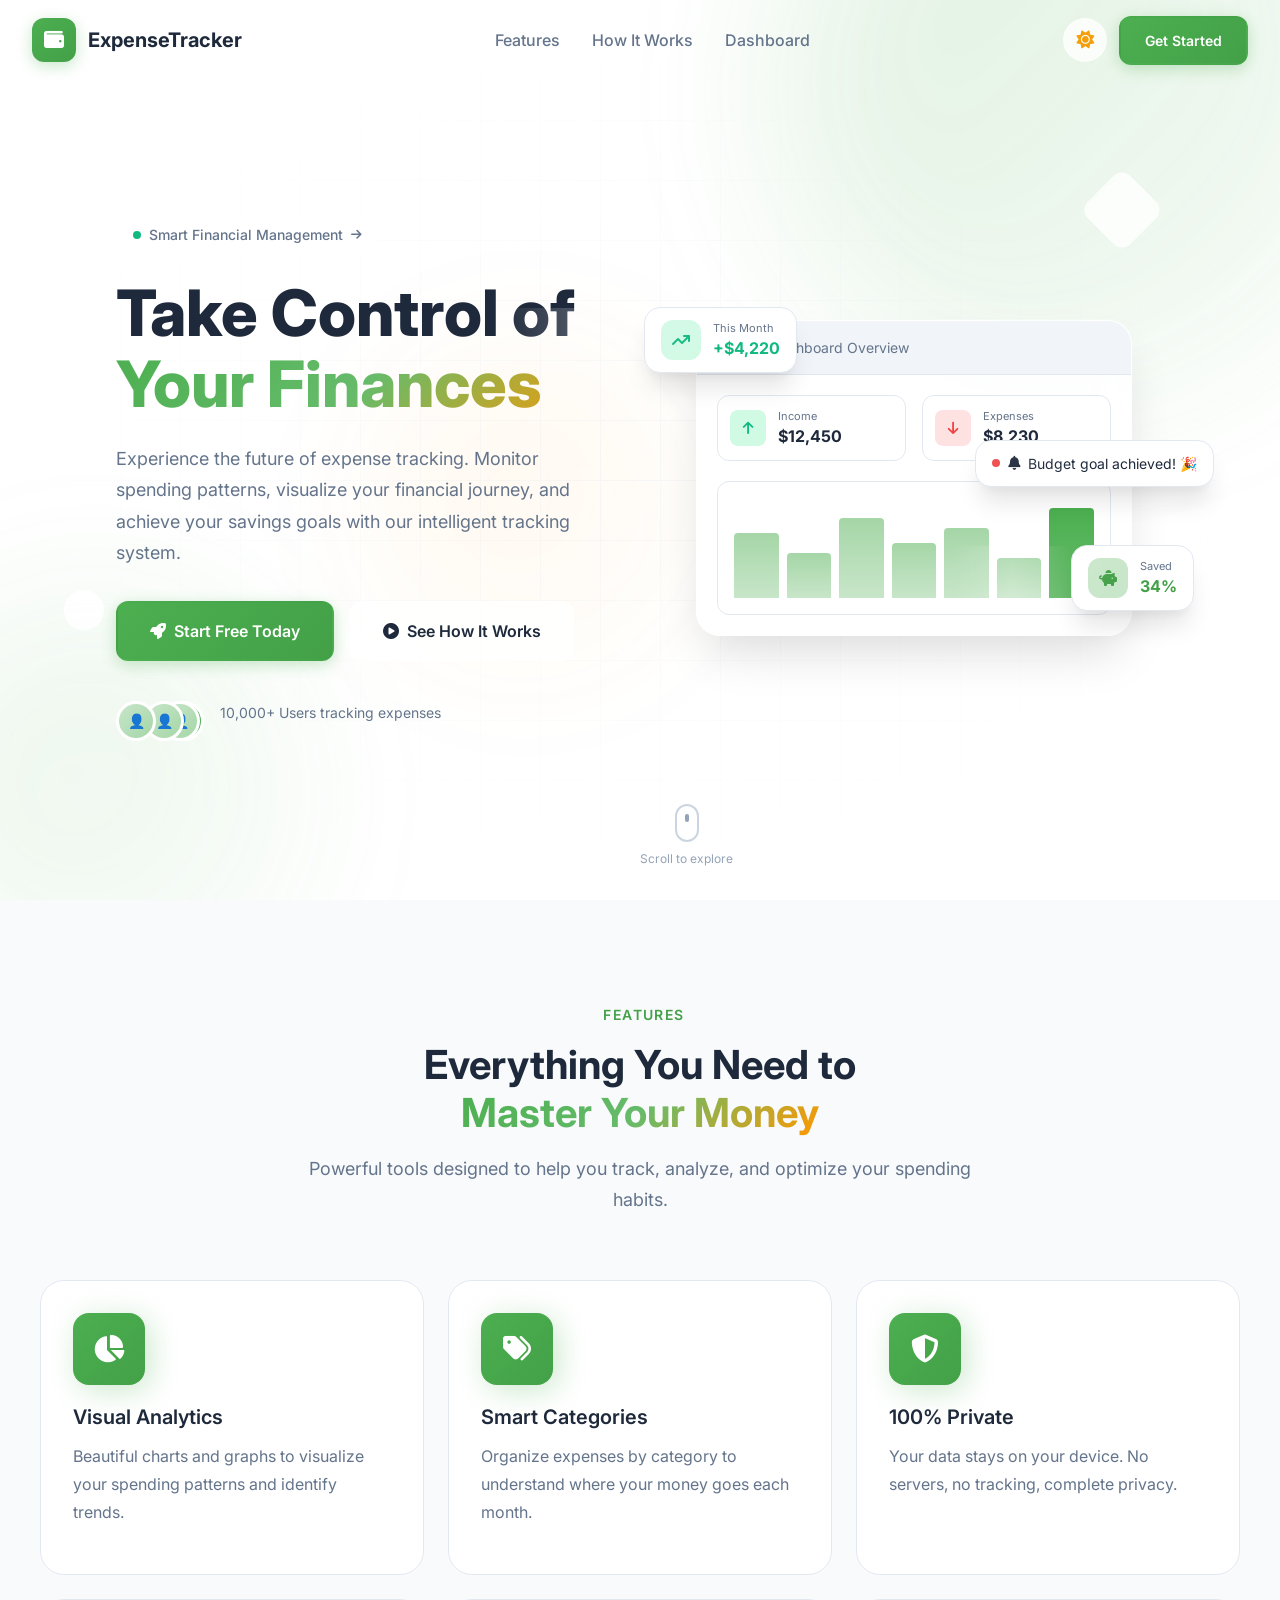
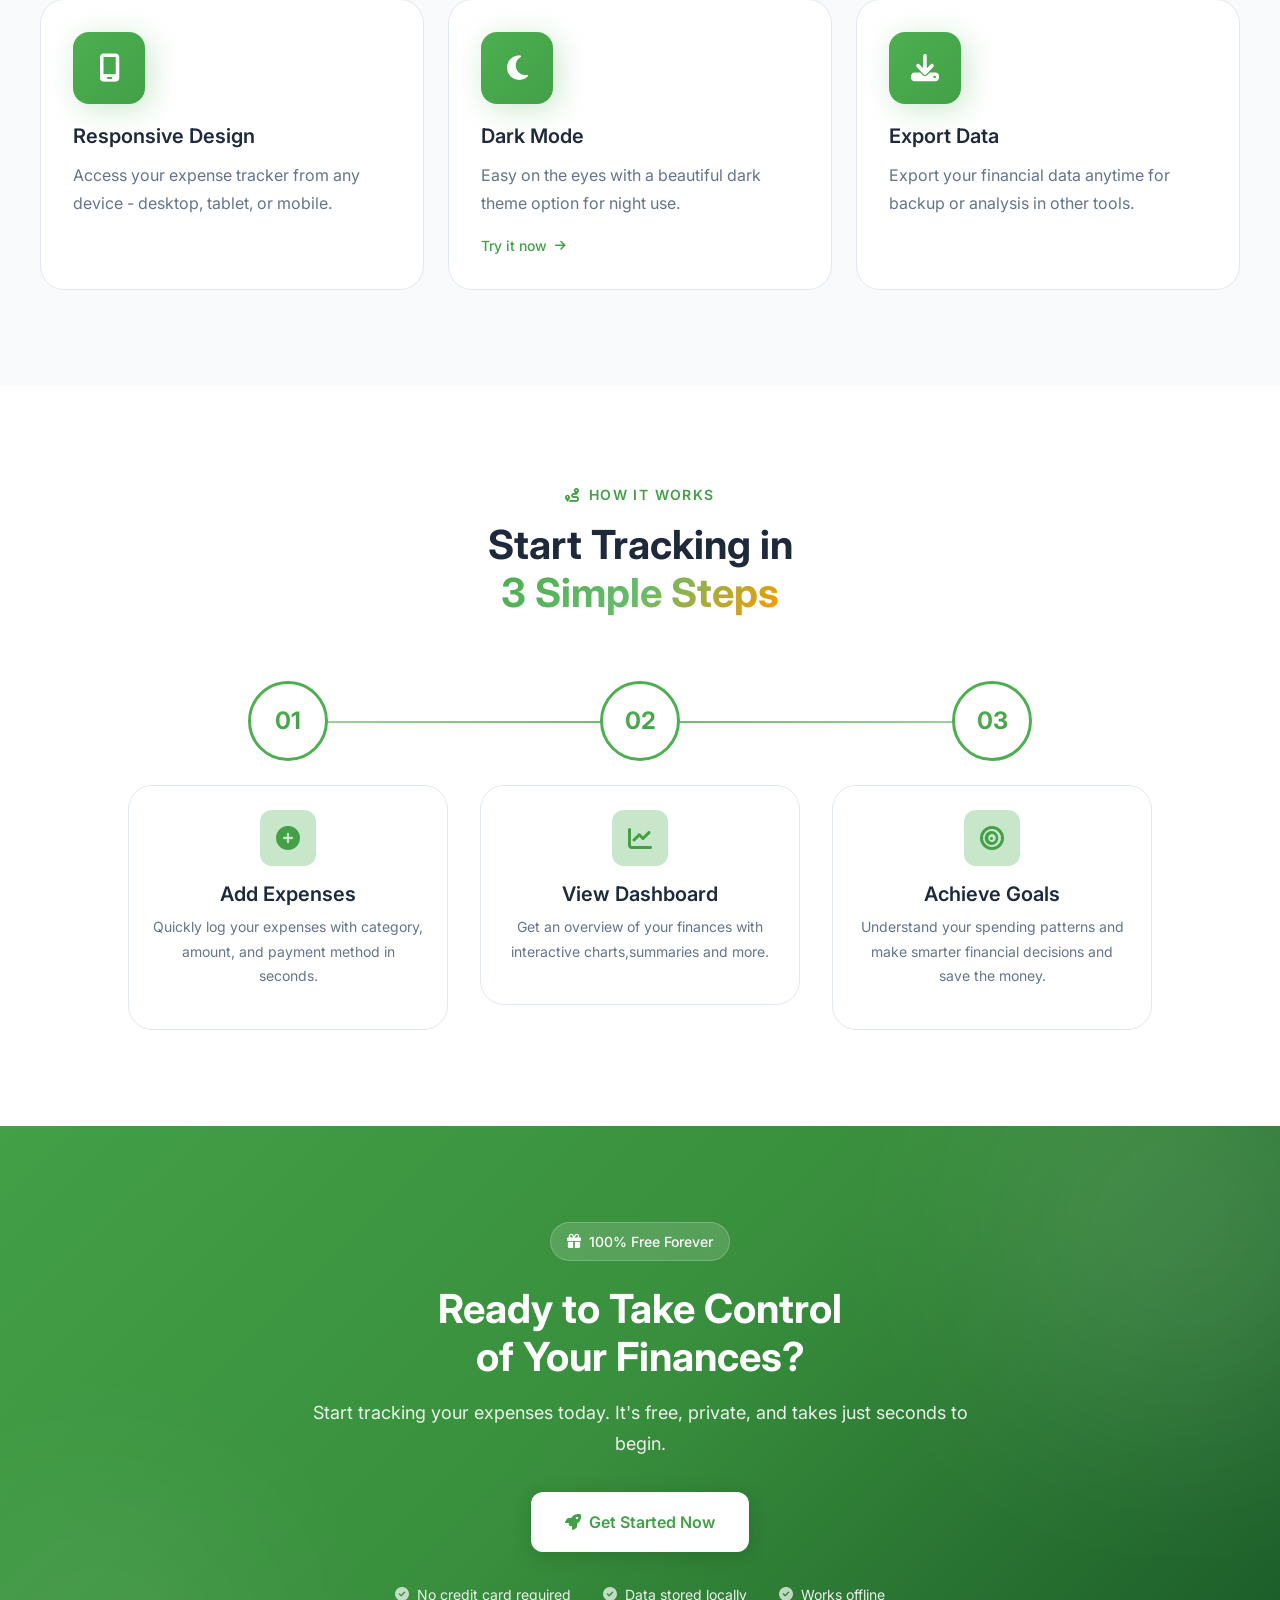
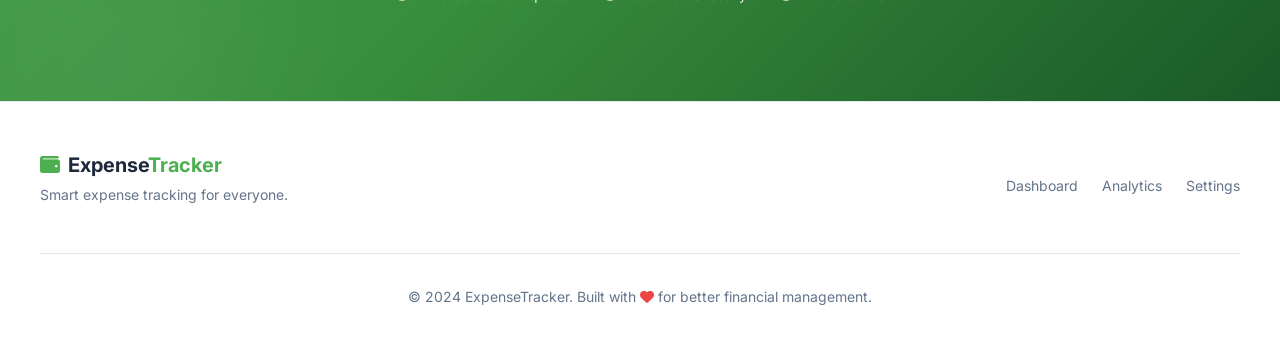
==== commit 7f27e9af: "adding the page called add_income for further usage  of expense tracker" ====
--- a/index.html
+++ b/index.html
@@ -41,12 +41,12 @@
         </div>
 
         <div class="landing-nav-actions">
-            <button class="theme-toggle" aria-label="Toggle theme">
-                <div class="toggle-track">
-                    <span class="toggle-icon sun-icon"><i class="fas fa-sun"></i></span>
-                    <span class="toggle-icon moon-icon"><i class="fas fa-moon"></i></span>
-                    <span class="toggle-thumb"></span>
-                </div>
+            <button class="landing-theme-toggle" aria-label="Toggle theme">
+                <div class="toggle-icons">
+                    <i class="fas fa-sun toggle-sun"></i>
+                    <i class="fas fa-moon toggle-moon"></i>
+                </div>
+                <div class="toggle-glow"></div>
             </button>
             <a href="pages/dashboard.html" class="btn btn-primary btn-glow">Get Started</a>
             <button class="mobile-menu-toggle" id="mobile-menu-toggle" aria-label="Toggle mobile menu">
@@ -115,11 +115,11 @@
                         <div class="trust-avatar" style="--i: 0">👤</div>
                         <div class="trust-avatar" style="--i: 1">👤</div>
                         <div class="trust-avatar" style="--i: 2">👤</div>
-                        <div class="trust-avatar" style="--i: 3">+</div>
+                        <div class="trust-avatar" style="--i: 3">+👤</div>
                     </div>
                     <div class="trust-text">
-                        <p class="trust-count">10,000+</p>
-                        <p class="trust-label">Users tracking expenses</p>
+                        <!-- <p class="trust-count">10,000+</p> -->
+                        <p class="trust-label"> 10,000+ Users tracking expenses</p>
                     </div>
                 </div>
             </div>
@@ -234,9 +234,7 @@
                 <p class="feature-description">
                     Beautiful charts and graphs to visualize your spending patterns and identify trends.
                 </p>
-                <a href="pages/analytics.html" class="feature-link">
-                    Learn more <i class="fas fa-arrow-right"></i>
-                </a>
+
             </div>
 
             <div class="feature-card" data-tilt>
@@ -250,9 +248,7 @@
                 <p class="feature-description">
                     Organize expenses by category to understand where your money goes each month.
                 </p>
-                <a href="pages/add-expense.html" class="feature-link">
-                    Learn more <i class="fas fa-arrow-right"></i>
-                </a>
+
             </div>
 
             <div class="feature-card" data-tilt>
@@ -266,9 +262,7 @@
                 <p class="feature-description">
                     Your data stays on your device. No servers, no tracking, complete privacy.
                 </p>
-                <a href="pages/settings.html" class="feature-link">
-                    Learn more <i class="fas fa-arrow-right"></i>
-                </a>
+
             </div>
 
             <div class="feature-card" data-tilt>
@@ -282,9 +276,7 @@
                 <p class="feature-description">
                     Access your expense tracker from any device - desktop, tablet, or mobile.
                 </p>
-                <a href="pages/dashboard.html" class="feature-link">
-                    Learn more <i class="fas fa-arrow-right"></i>
-                </a>
+
             </div>
 
             <div class="feature-card" data-tilt>
@@ -315,9 +307,7 @@
                 <p class="feature-description">
                     Export your financial data anytime for backup or analysis in other tools.
                 </p>
-                <a href="pages/settings.html" class="feature-link">
-                    Learn more <i class="fas fa-arrow-right"></i>
-                </a>
+
             </div>
         </div>
     </section>
@@ -362,7 +352,7 @@
                     </div>
                     <h3 class="step-title">View Dashboard</h3>
                     <p class="step-description">
-                        Get an overview of your finances with interactive charts and summaries.
+                        Get an overview of your finances with interactive charts,summaries and more.
                     </p>
                 </div>
             </div>
@@ -378,7 +368,7 @@
                     </div>
                     <h3 class="step-title">Achieve Goals</h3>
                     <p class="step-description">
-                        Understand your spending patterns and make smarter financial decisions.
+                        Understand your spending patterns and make smarter financial decisions and save the money.
                     </p>
                 </div>
             </div>
@@ -592,28 +582,53 @@
             });
         });
 
-        // Protected action handling - show signup modal for dashboard links if not logged in
-        document.querySelectorAll('a[href*="dashboard"], a[href*="add-expense"], a[href*="transactions"], a[href*="analytics"], a[href*="settings"], .btn-primary[href*="pages/"]').forEach(link => {
-            link.addEventListener('click', (e) => {
-                // Check if user is logged in
-                const isLoggedIn = localStorage.getItem('user') !== null;
-
-                if (!isLoggedIn) {
-                    e.preventDefault();
-                    // Show signup modal
-                    if (typeof Auth !== 'undefined' && Auth.showSignupModal) {
-                        Auth.showSignupModal();
-                    } else {
-                        // Fallback
-                        const modal = document.getElementById('signup-modal');
-                        if (modal) {
-                            modal.classList.add('active');
-                            document.body.style.overflow = 'hidden';
-                        }
-                    }
-                }
-            });
-        });
+        // GLOBAL: Show signup modal on ANY click if user is not logged in
+        // Excluded: theme toggle, modal elements, scroll to section links
+        document.addEventListener('click', (e) => {
+            const isLoggedIn = localStorage.getItem('user') !== null;
+
+            if (isLoggedIn) return; // User is logged in, allow all clicks
+
+            const target = e.target;
+
+            // List of elements that should NOT trigger the signup modal
+            const excludedSelectors = [
+                '.landing-theme-toggle',       // Theme toggle button
+                '.toggle-icons',               // Theme toggle icons
+                '.toggle-sun',                 // Sun icon
+                '.toggle-moon',                // Moon icon
+                '.toggle-glow',                // Toggle glow effect
+                '.signup-modal-backdrop',      // Modal backdrop
+                '.signup-modal',               // Modal container
+                '.signup-modal *',             // All modal children
+                '#signup-modal',               // Modal by ID
+                '#signup-modal *',             // Modal children by ID
+                '.signup-modal-close',         // Close button
+                '#modal-signup-form',          // Form
+                '#modal-signup-form *',        // Form fields
+                '.mobile-menu-toggle',         // Mobile menu
+                '.hamburger-line',             // Hamburger lines
+                '.nav-link[href^="#"]',        // Scroll links (Features, How It Works)
+                '.mobile-nav-link[href^="#"]', // Mobile scroll links
+            ];
+
+            // Check if clicked element matches any excluded selector
+            const isExcluded = excludedSelectors.some(selector => {
+                return target.matches(selector) || target.closest(selector);
+            });
+
+            if (isExcluded) return; // Don't show modal for excluded elements
+
+            // Show signup modal
+            e.preventDefault();
+            e.stopPropagation();
+
+            const modal = document.getElementById('signup-modal');
+            if (modal) {
+                modal.classList.add('active');
+                document.body.style.overflow = 'hidden';
+            }
+        }, true); // Use capture phase to catch all clicks
 
         // Modal form handling
         const modalForm = document.getElementById('modal-signup-form');
--- a/css/components.css
+++ b/css/components.css
@@ -83,6 +83,18 @@
 .btn-danger:hover {
     transform: translateY(-2px);
     box-shadow: 0 6px 20px rgba(239, 68, 68, 0.4);
+}
+
+.btn-success {
+    background: linear-gradient(135deg, var(--success) 0%, #059669 100%);
+    color: white;
+    box-shadow: 0 4px 15px rgba(16, 185, 129, 0.3);
+}
+
+.btn-success:hover {
+    background: linear-gradient(135deg, #059669 0%, #047857 100%);
+    transform: translateY(-2px);
+    box-shadow: 0 6px 20px rgba(16, 185, 129, 0.4);
 }
 
 .btn-ghost {
--- a/css/landing.css
+++ b/css/landing.css
@@ -102,6 +102,101 @@
     display: flex;
     gap: var(--space-3);
     align-items: center;
+}
+
+/* ===== Landing Page Theme Toggle (Icon Style) ===== */
+.landing-theme-toggle {
+    position: relative;
+    width: 44px;
+    height: 44px;
+    border-radius: 50%;
+    background: var(--glass);
+    backdrop-filter: blur(10px);
+    -webkit-backdrop-filter: blur(10px);
+    border: 1px solid var(--glass-border);
+    cursor: pointer;
+    overflow: hidden;
+    transition: all 0.3s cubic-bezier(0.4, 0, 0.2, 1);
+}
+
+.landing-theme-toggle:hover {
+    transform: scale(1.1);
+    border-color: var(--primary-400);
+    box-shadow: 0 0 20px rgba(76, 175, 80, 0.2);
+}
+
+.landing-theme-toggle:active {
+    transform: scale(0.95);
+}
+
+.toggle-icons {
+    position: relative;
+    width: 100%;
+    height: 100%;
+    display: flex;
+    align-items: center;
+    justify-content: center;
+}
+
+.toggle-sun,
+.toggle-moon {
+    position: absolute;
+    font-size: 18px;
+    transition: all 0.5s cubic-bezier(0.68, -0.55, 0.265, 1.55);
+}
+
+/* Light mode: Show sun, hide moon */
+.toggle-sun {
+    color: #f59e0b;
+    opacity: 1;
+    transform: rotate(0deg) scale(1);
+}
+
+.toggle-moon {
+    color: #6366f1;
+    opacity: 0;
+    transform: rotate(-90deg) scale(0.5);
+}
+
+/* Dark mode: Show moon, hide sun */
+[data-theme="dark"] .toggle-sun {
+    opacity: 0;
+    transform: rotate(90deg) scale(0.5);
+}
+
+[data-theme="dark"] .toggle-moon {
+    opacity: 1;
+    transform: rotate(0deg) scale(1);
+    color: #fbbf24;
+}
+
+/* Glow effect */
+.toggle-glow {
+    position: absolute;
+    inset: -2px;
+    border-radius: 50%;
+    background: radial-gradient(circle, rgba(245, 158, 11, 0.3) 0%, transparent 70%);
+    opacity: 0;
+    transition: opacity 0.3s ease;
+    pointer-events: none;
+}
+
+.landing-theme-toggle:hover .toggle-glow {
+    opacity: 1;
+}
+
+[data-theme="dark"] .toggle-glow {
+    background: radial-gradient(circle, rgba(251, 191, 36, 0.3) 0%, transparent 70%);
+}
+
+[data-theme="dark"] .landing-theme-toggle {
+    background: rgba(30, 41, 59, 0.8);
+    border-color: rgba(251, 191, 36, 0.3);
+}
+
+[data-theme="dark"] .landing-theme-toggle:hover {
+    border-color: rgba(251, 191, 36, 0.6);
+    box-shadow: 0 0 25px rgba(251, 191, 36, 0.2);
 }
 
 /* Mobile Menu Toggle */
@@ -327,6 +422,89 @@
     opacity: 0.3;
     mask-image: radial-gradient(ellipse at center, black 0%, transparent 70%);
     -webkit-mask-image: radial-gradient(ellipse at center, black 0%, transparent 70%);
+}
+
+/* ===== Dark Theme Hero Enhancements ===== */
+[data-theme="dark"] .hero {
+    background: linear-gradient(135deg, var(--bg-primary) 0%, #0a1628 100%);
+}
+
+[data-theme="dark"] .gradient-orb {
+    opacity: 0.4;
+}
+
+[data-theme="dark"] .orb-1 {
+    background: linear-gradient(135deg, rgba(76, 175, 80, 0.25) 0%, rgba(56, 142, 60, 0.1) 100%);
+}
+
+[data-theme="dark"] .orb-2 {
+    background: linear-gradient(135deg, rgba(56, 142, 60, 0.2) 0%, rgba(27, 94, 32, 0.08) 100%);
+}
+
+[data-theme="dark"] .orb-3 {
+    background: linear-gradient(135deg, rgba(255, 152, 0, 0.1) 0%, rgba(255, 183, 77, 0.03) 100%);
+}
+
+[data-theme="dark"] .floating-shape {
+    background: rgba(30, 41, 59, 0.6);
+    border: 1px solid rgba(76, 175, 80, 0.2);
+    box-shadow: 0 4px 30px rgba(0, 0, 0, 0.3);
+}
+
+[data-theme="dark"] .grid-pattern {
+    opacity: 0.1;
+    background-image:
+        linear-gradient(rgba(76, 175, 80, 0.1) 1px, transparent 1px),
+        linear-gradient(90deg, rgba(76, 175, 80, 0.1) 1px, transparent 1px);
+}
+
+[data-theme="dark"] .preview-card {
+    background: rgba(15, 23, 42, 0.8);
+    border: 1px solid rgba(76, 175, 80, 0.15);
+    box-shadow:
+        0 25px 50px -12px rgba(0, 0, 0, 0.5),
+        0 0 0 1px rgba(76, 175, 80, 0.1),
+        inset 0 1px 0 rgba(255, 255, 255, 0.05);
+}
+
+[data-theme="dark"] .hero-badge {
+    background: rgba(30, 41, 59, 0.8);
+    border: 1px solid rgba(76, 175, 80, 0.3);
+}
+
+[data-theme="dark"] .floating-card {
+    background: rgba(15, 23, 42, 0.95);
+    border: 1px solid rgba(76, 175, 80, 0.2);
+    box-shadow:
+        0 20px 40px rgba(0, 0, 0, 0.4),
+        0 0 0 1px rgba(76, 175, 80, 0.1);
+}
+
+[data-theme="dark"] .floating-card .card-shine {
+    background: linear-gradient(135deg, transparent 0%, rgba(76, 175, 80, 0.08) 50%, transparent 100%);
+}
+
+[data-theme="dark"] .preview-content {
+    background: rgba(15, 23, 42, 0.5);
+}
+
+[data-theme="dark"] .preview-stat {
+    background: rgba(30, 41, 59, 0.8);
+    border: 1px solid rgba(255, 255, 255, 0.05);
+}
+
+[data-theme="dark"] .preview-chart {
+    background: rgba(30, 41, 59, 0.6);
+    border: 1px solid rgba(255, 255, 255, 0.05);
+}
+
+[data-theme="dark"] .chart-bar {
+    background: linear-gradient(180deg, rgba(76, 175, 80, 0.4) 0%, rgba(76, 175, 80, 0.2) 100%);
+}
+
+[data-theme="dark"] .chart-bar.active {
+    background: linear-gradient(180deg, var(--primary-500) 0%, var(--primary-600) 100%);
+    box-shadow: 0 0 20px rgba(76, 175, 80, 0.3);
 }
 
 @keyframes float {
@@ -1054,7 +1232,7 @@
 
 .steps-line {
     position: absolute;
-    top: 60px;
+    top: 40px;
     left: 15%;
     right: 15%;
     height: 2px;
@@ -1491,7 +1669,7 @@
     }
 
     .step-content {
-        padding: var(--space-4);
+        padding: var(--space-2);
     }
 }
 
